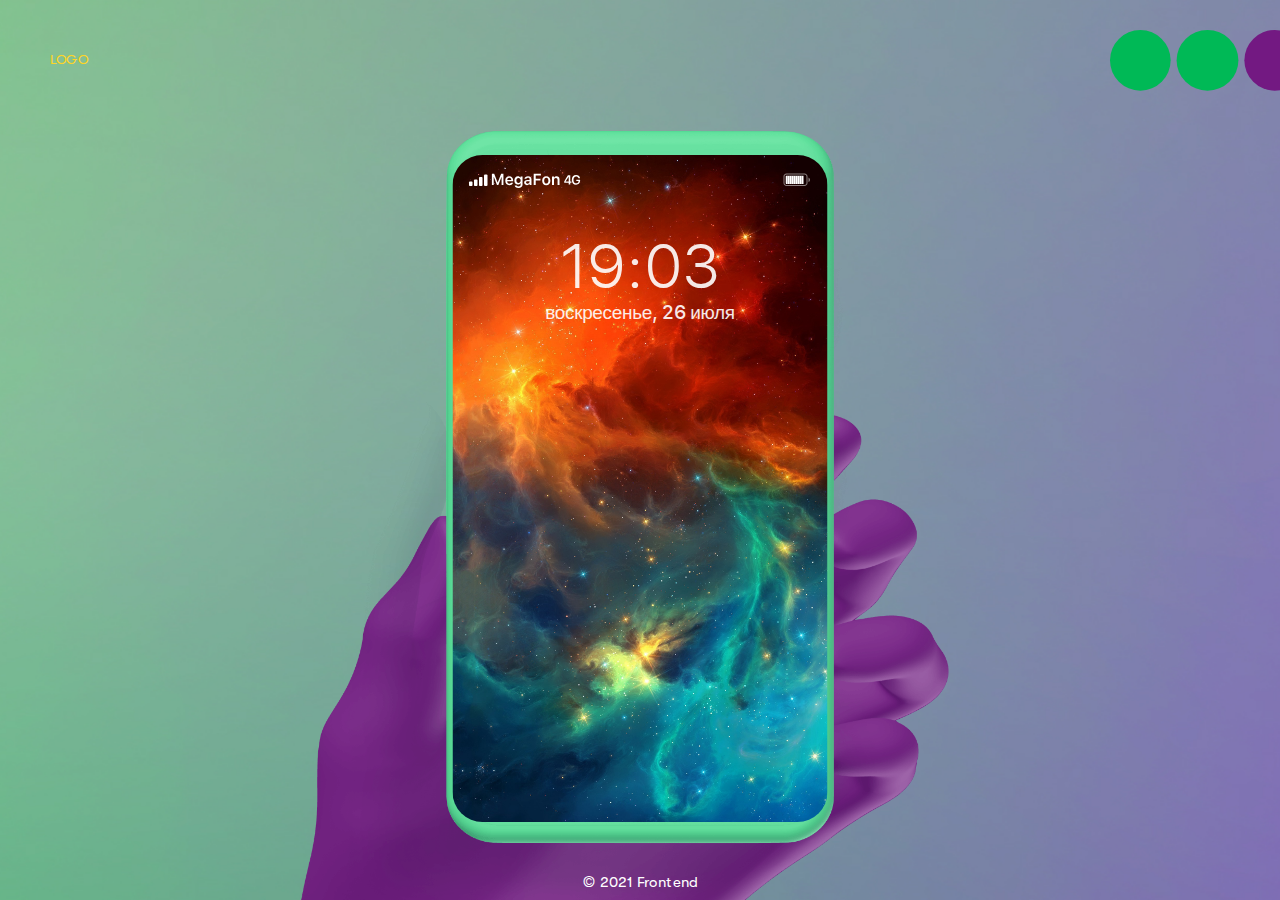
==== index.html @ 2fae3eec "Add files via upload" ====
<!DOCTYPE html>
<html lang="ru">
<head>
  <meta charset="UTF-8">
  <meta http-equiv="X-UA-Compatible" content="IE=edge">
  <title>Помоги спецагенту</title>
  <link rel="shortcut icon" href="/static/img/favicon.png" type="image/x-icon">
  <meta name="title" content="Помоги спецагенту">
  <meta name="description" content=" Я спасаю спецагента Брюса вместе с Первым семейным тарифом.">
  <link rel="image_src" href="https://agent.megafon.ru/static/img/share-img.jpg">

  <meta property="og:title" content="Помоги спецагенту">
  <meta property="og:url" content="https://agent.megafon.ru/">
  <meta property="og:description" content="Я спасаю спецагента Брюса вместе с Первым семейным тарифом.">
  <meta property="og:type" content="website">
  <meta property="og:site_name" content="Помоги спецагенту">
  <meta property="og:image" content="https://agent.megafon.ru/static/img/share-img.jpg">
  <meta property="og:image:width" content="1200">
  <meta property="og:image:height" content="630">
  <meta property="fb:app_id" content="">

  <meta name="twitter:card" content="https://agent.megafon.ru/static/img/share-img.jpg">
  <meta name="twitter:image" content="https://agent.megafon.ru/static/img/share-img.jpg">

  <meta name="mrc__share_title" content="Помоги спецагенту">
  <meta name="mrc__share_description" content=" Я спасаю спецагента Брюса вместе с Первым семейным тарифом.">

  <meta name="format-detection" content="telephone=no">
  <meta name="viewport" content="width=device-width,initial-scale=1,maximum-scale=1,user-scalable=0,minimal-ui">

    <!-- Global site tag (gtag.js) - Google Analytics -->
    <script async src="https://www.googletagmanager.com/gtag/js?id=G-EWQ5YBLHWK"></script>
    <script>
        window.dataLayer = window.dataLayer || [];
        function gtag(){dataLayer.push(arguments);}
        gtag('js', new Date());

        gtag('config', 'G-EWQ5YBLHWK', {
                send_page_view: true,
                page_title: 'homepage',
                page_path: '/'
        });
    </script>
    <!-- Yandex.Metrika counter -->
    <script type="text/javascript">
        (function(m,e,t,r,i,k,a){m[i]=m[i]||function(){(m[i].a=m[i].a||[]).push(arguments)};
            m[i].l=1*new Date();k=e.createElement(t),a=e.getElementsByTagName(t)[0],k.async=1,k.src=r,a.parentNode.insertBefore(k,a)})
        (window, document, "script", "https://mc.yandex.ru/metrika/tag.js", "ym");

        ym(84995053, "init", {
            clickmap:true,
            trackLinks:true,
            accurateTrackBounce:true
        });
    </script>
    <noscript><div><img src="https://mc.yandex.ru/watch/84995053" style="position:absolute; left:-9999px;" alt=""></div></noscript>
    <!-- /Yandex.Metrika counter -->

<link href="css/bundle39d44e67.css" rel="stylesheet"></head>
<body>

<div id="app" class="app app--home">
    <header class="header" role="banner">
    <a href="/" class="header__logo">
        LOGO
    </a>
    <img class="header__dec" src="/static/img/logo2.svg" alt="">
</header>

    <div class="app-wrapper">
        <div class="app-content">

            

<main class="main" role="main">
    <section class="main-page">
        <div class="main-page__wrapper">
            <div class="main-page__holder">
                <div class="main-page__top">
                    <div class="main-page__header">
                        <img class="main-page__header-img" src="/static/img/status-bar.svg" alt="">
                    </div>
                    <div class="main-page__datetime text-accent">
                        <span class="main-page__datetime-time main-page__datetime-text">9:41</span>
                        <span class="main-page__datetime-date main-page__datetime-text">Среда, 11 августа</span>
                    </div>
                </div>
                <div class="main-page__bottom">
                    <div class="main-page__messages">
                        <div class="main-page__message">
                            <div class="main-page__message-header">
                                <div class="main-page__message-title">
                                    <svg width="24" height="24" viewBox="0 0 24 24" fill="none" xmlns="http://www.w3.org/2000/svg">
                                        <path d="M18.5 18.5642V20.499C18.5 20.5979 18.4707 20.6946 18.4157 20.7768C18.3608 20.859 18.2827 20.9231 18.1913 20.9609C18.1 20.9988 17.9995 21.0087 17.9025 20.9894C17.8055 20.9701 17.7164 20.9225 17.6465 20.8526L15.3581 18.5642" stroke="white" stroke-width="1.5" stroke-linecap="round" stroke-linejoin="round"/>
                                        <path d="M18 9.5H18.5035C19.1656 9.5 19.8006 9.76302 20.2688 10.2312C20.737 10.6994 21 11.3344 21 11.9965V16.0678C21 16.7299 20.737 17.3648 20.2688 17.833C19.8006 18.3012 19.1656 18.5642 18.5035 18.5642" stroke="white" stroke-width="1.5" stroke-linecap="round" stroke-linejoin="round"/>
                                        <path d="M15.3616 18.5642H12.4965C11.8344 18.5642 11.1994 18.3012 10.7312 17.833C10.263 17.3648 10 16.7299 10 16.0678V15" stroke="white" stroke-width="1.5" stroke-linecap="round" stroke-linejoin="round"/>
                                        <path d="M8.70605 12L6.35355 14.3526C6.28362 14.4225 6.19453 14.4701 6.09754 14.4894C6.00055 14.5087 5.90001 14.4988 5.80865 14.4609C5.71729 14.4231 5.6392 14.359 5.58426 14.2768C5.52932 14.1946 5.5 14.0979 5.5 13.999V12H5.49646C5.16862 12 4.84399 11.9354 4.5411 11.81C4.23822 11.6845 3.96301 11.5006 3.73119 11.2688C3.49937 11.037 3.31548 10.7618 3.19003 10.4589C3.06457 10.156 3 9.83136 3 9.50352V5.49646C3 4.83436 3.26302 4.19937 3.7312 3.7312C4.19937 3.26302 4.83436 3 5.49646 3H12.5035C13.1656 3 13.8006 3.26302 14.2688 3.7312C14.737 4.19937 15 4.83436 15 5.49646V9.50352C15 9.83136 14.9354 10.156 14.81 10.4589C14.6845 10.7618 14.5006 11.037 14.2688 11.2688C14.037 11.5006 13.7618 11.6845 13.4589 11.81C13.156 11.9354 12.8314 12 12.5035 12H8.70605Z" stroke="white" stroke-width="1.5" stroke-linecap="round" stroke-linejoin="round"/>
                                    </svg>
                                    <span>Сообщение</span>
                                </div>
                                <span class="main-page__message-time">
                                сейчас
                            </span>
                            </div>
                            <p class="main-page__message-text">
                                Входящее сообщение от&nbsp;<span class="text-bold">Брюса Уиллиса</span>
                            </p>
                            <p class="main-page__message-text">
                                User, я на яхте в заложниках.&nbsp;Помоги!...
                            </p>

                        </div>
                        <div class="main-page__message"></div>
                        <div class="main-page__message"></div>
                    </div>
                    <button type="button" class="btn-default main-page__btn btn-read">
                        <span class="btn-default__text">Читать</span>
                    </button>
                </div>
                <div class="main-page__dark-overlay"></div>
                <div class="main-page__chat">
                    <div class="main-page__chat-notification">
                        <div class="main-page__chat-notification-head">
                            <div class="main-page__chat-notification-who">
                                <div class="main-page__chat-notification-avatar">
                                    <svg width="15" height="15" viewBox="0 0 15 15" fill="none" xmlns="http://www.w3.org/2000/svg">
                                        <path fill-rule="evenodd" clip-rule="evenodd" d="M7.28662 1.89158e-05C5.46708 -0.00416563 3.71215 0.686066 2.36839 1.9344C1.02463 3.18274 0.189733 4.89843 0.0285845 6.74264C-0.132564 8.58686 0.391748 10.4255 1.49798 11.8955C2.60421 13.3655 4.21193 14.36 6.00364 14.6826V8.15505C6.00364 8.0819 6.0178 8.00947 6.04531 7.94189C6.07282 7.87431 6.11314 7.81291 6.16397 7.76118C6.21481 7.70946 6.27515 7.66843 6.34156 7.64044C6.40798 7.61244 6.47916 7.59804 6.55104 7.59804H7.51755C7.52429 7.59804 7.53096 7.59669 7.53719 7.59406C7.54342 7.59144 7.54907 7.58759 7.55384 7.58274C7.5586 7.57789 7.56238 7.57214 7.56496 7.5658C7.56754 7.55946 7.56887 7.55267 7.56887 7.54582V1.89158e-05H7.28662ZM5.89245 6.34911C5.72329 6.34911 5.55792 6.29806 5.41727 6.20243C5.27661 6.1068 5.16698 5.97087 5.10225 5.81184C5.03751 5.6528 5.02057 5.47781 5.05357 5.30898C5.08658 5.14015 5.16804 4.98507 5.28765 4.86335C5.40727 4.74164 5.55968 4.65874 5.72559 4.62516C5.8915 4.59158 6.06348 4.60882 6.21977 4.67469C6.37606 4.74056 6.50964 4.85212 6.60362 4.99524C6.6976 5.13837 6.74777 5.30664 6.74777 5.47877C6.74777 5.7096 6.65765 5.93097 6.49725 6.09419C6.33685 6.25741 6.1193 6.34911 5.89245 6.34911Z" fill="#00B956"/>
                                        <path fill-rule="evenodd" clip-rule="evenodd" d="M8.4188 0.0909119V7.92392C8.41937 7.99686 8.40573 8.0692 8.37869 8.13675C8.35165 8.20431 8.31173 8.26575 8.26124 8.31753C8.21075 8.36931 8.15069 8.41041 8.08451 8.43845C8.01834 8.4665 7.94736 8.48094 7.87568 8.48093H6.9049C6.89816 8.48093 6.89148 8.48228 6.88526 8.48491C6.87903 8.48753 6.87337 8.49138 6.86861 8.49623C6.86384 8.50108 6.86006 8.50683 6.85748 8.51317C6.8549 8.51951 6.85358 8.5263 6.85358 8.53315V14.7952C6.99898 14.7952 7.14438 14.7952 7.28123 14.7952C9.11035 14.7948 10.8721 14.0928 12.2151 12.8293C13.5582 11.5657 14.3838 9.83344 14.5273 7.97794C14.6709 6.12244 14.1218 4.28006 12.9896 2.81823C11.8574 1.3564 10.2253 0.382559 8.4188 0.0909119ZM8.37604 11.2007C8.22373 11.2007 8.07491 11.1544 7.9486 11.0678C7.8223 10.9812 7.72424 10.8582 7.66699 10.7146C7.60973 10.571 7.59587 10.4133 7.62718 10.2616C7.65849 10.11 7.73355 9.97125 7.84276 9.86323C7.95197 9.75521 8.09036 9.68279 8.24023 9.65524C8.39011 9.62769 8.54465 9.64625 8.6841 9.70856C8.82355 9.77086 8.94157 9.87408 9.02305 10.005C9.10454 10.1359 9.1458 10.2886 9.14154 10.4435C9.14154 10.6501 9.06089 10.8483 8.91733 10.9943C8.77377 11.1404 8.57906 11.2225 8.37604 11.2225V11.2007ZM10.4031 11.2007C10.2508 11.2007 10.102 11.1544 9.9757 11.0678C9.84939 10.9812 9.75134 10.8582 9.69408 10.7146C9.63682 10.571 9.62296 10.4133 9.65427 10.2616C9.68559 10.11 9.76065 9.97125 9.86985 9.86323C9.97906 9.75521 10.1175 9.68279 10.2673 9.65524C10.4172 9.62769 10.5717 9.64625 10.7112 9.70856C10.8506 9.77086 10.9687 9.87408 11.0501 10.005C11.1316 10.1359 11.1729 10.2886 11.1686 10.4435C11.1675 10.6498 11.0865 10.8472 10.9432 10.9931C10.7999 11.1389 10.6058 11.2213 10.4031 11.2225V11.2007ZM12.4302 11.2007C12.2779 11.2007 12.1291 11.1544 12.0028 11.0678C11.8765 10.9812 11.7784 10.8582 11.7212 10.7146C11.6639 10.571 11.6501 10.4133 11.6814 10.2616C11.7127 10.11 11.7877 9.97125 11.8969 9.86323C12.0062 9.75521 12.1445 9.68279 12.2944 9.65524C12.4443 9.62769 12.5988 9.64625 12.7383 9.70856C12.8777 9.77086 12.9958 9.87408 13.0772 10.005C13.1587 10.1359 13.2 10.2886 13.1957 10.4435C13.189 10.6482 13.1038 10.8421 12.9583 10.9837C12.8128 11.1252 12.6187 11.2031 12.4174 11.2007H12.4302Z" fill="#00B956"/>
                                    </svg>
                                </div>
                                <span class="main-page__chat-notification-name">
                                    Сообщение от
                                    <span>LOGO</span>
                                </span>
                            </div>
                            <span class="main-page__chat-notification-time">сейчас</span>
                        </div>
                        <div class="main-page__chat-notification-text">
                            <p>
                                But I must explain to you how all this mistaken idea of denouncing pleasure and praising pain was born and I will give you a complete account of the system.
                            </p>
                        </div>
                    </div>
                    <div class="main-page__chat-head">
                        <svg width="9" height="14" viewBox="0 0 9 14" fill="none" xmlns="http://www.w3.org/2000/svg">
                            <path opacity="0.6" fill-rule="evenodd" clip-rule="evenodd" d="M7.82631 13.6943C8.23671 13.2867 8.23671 12.6259 7.82631 12.2183L2.57177 6.99999L7.82629 1.78165C8.2367 1.37408 8.2367 0.713262 7.82629 0.305684C7.41589 -0.101894 6.75049 -0.101896 6.34009 0.305683L0.395267 6.20956C0.176588 6.42674 0.0744296 6.71581 0.0887909 7.00016C0.0745202 7.2844 0.176684 7.57334 0.395282 7.79043L6.3401 13.6943C6.7505 14.1019 7.4159 14.1019 7.82631 13.6943Z" fill="#CECECE"/>
                        </svg>
                        <div class="main-page__chat-who">
                            <p class="text-bold">Брюс Уиллис</p>
                            <span>сейчас онлайн</span>
                        </div>
                        <div class="main-page__chat-who-avatar">
                            <img src="/static/img/avatar.png" alt="">
                        </div>
                    </div>
                    <div class="main-page__chat-wrap">
                        <div class="main-page__chat-box">
                            <div class="main-page__chat-messages">
                                <div id="chat_message_1" class="main-page__chat-message main-page__chat-message--from">
                                    <div class="main-page__chat-message-text">
                                        <p>
                                            Я на яхте в заложниках. Кончились деньги, на подмогу могу вызвать только тебя.
                                            <br>
                                            Координаты: 25.0000° N, 71.0000°&nbsp;W
                                        </p>
                                    </div>
                                    <div class="main-page__chat-message-avatar">
                                        <img src="/static/img/1.jpg" alt="">
                                    </div>
                                </div>
                                <div id="chat_message_2" class="main-page__chat-message">
                                    <div class="main-page__chat-message-text">
                                        <p>
                                            Выехал, жди, брат!
                                        </p>
                                    </div>
                                    <div class="main-page__chat-message-avatar">
                                        <img src="/static/img/2.jpg" alt="">
                                    </div>
                                </div>
                            </div>
                        </div>
                        <button disabled="disabled" class="btn-default main-page__chat-btn btn-ride" type="button">
                            <span class="btn-default__text">
                                Выезжаю на помощь
                            </span>
                        </button>
                    </div>
                </div>
            </div>
        </div>
    </section>
</main>


        </div>
    </div>
    <footer class="footer" role="contentinfo">
    <p class="footer__text">
        © 2021 Frontend
    </p>
</footer>

</div>
<script src="js/app.39d44e67.js"></script></body>
</html>
---- css/bundle39d44e67.css ----
@font-face{font-family:"PressStart2P";font-weight:normal;font-style:normal;font-display:swap;src:url("/static/fonts/PressStart2P/PressStart2P-Regular.eot");src:url("/static/fonts/PressStart2P/PressStart2P-Regular.eot?#iefix") format("embedded-opentype"),url("/static/fonts/PressStart2P/PressStart2P-Regular.woff") format("woff"),url("/static/fonts/PressStart2P/PressStart2P-Regular.ttf") format("truetype")}@font-face{font-family:"SFProText";font-weight:300;font-style:normal;font-display:swap;src:url("/static/fonts/SFPro/SFProText-Light.eot");src:url("/static/fonts/SFPro/SFProText-Light.eot?#iefix") format("embedded-opentype"),url("/static/fonts/SFPro/SFProText-Light.woff") format("woff"),url("/static/fonts/SFPro/SFProText-Light.ttf") format("truetype")}@font-face{font-family:"SFProText";font-weight:normal;font-style:normal;font-display:swap;src:url("/static/fonts/SFPro/SFProText-Regular.eot");src:url("/static/fonts/SFPro/SFProText-Regular.eot?#iefix") format("embedded-opentype"),url("/static/fonts/SFPro/SFProText-Regular.woff") format("woff"),url("/static/fonts/SFPro/SFProText-Regular.ttf") format("truetype")}@font-face{font-family:"SFProText";font-weight:500;font-style:normal;font-display:swap;src:url("/static/fonts/SFPro/SFProText-Medium.eot");src:url("/static/fonts/SFPro/SFProText-Medium.eot?#iefix") format("embedded-opentype"),url("/static/fonts/SFPro/SFProText-Medium.woff") format("woff"),url("/static/fonts/SFPro/SFProText-Medium.ttf") format("truetype")}@font-face{font-family:"SFProText";font-weight:600;font-style:normal;font-display:swap;src:url("/static/fonts/SFPro/SFProText-Bold.eot");src:url("/static/fonts/SFPro/SFProText-Bold.eot?#iefix") format("embedded-opentype"),url("/static/fonts/SFPro/SFProText-Bold.woff") format("woff"),url("/static/fonts/SFPro/SFProText-Bold.ttf") format("truetype")}@font-face{font-family:"GTWalsheimPro";font-weight:300;font-style:normal;font-display:swap;src:url("/static/fonts/GTWalsheimPro/GTWalsheimPro-Light.eot");src:url("/static/fonts/GTWalsheimPro/GTWalsheimPro-Light.eot?#iefix") format("embedded-opentype"),url("/static/fonts/GTWalsheimPro/GTWalsheimPro-Light.woff") format("woff"),url("/static/fonts/GTWalsheimPro/GTWalsheimPro-Light.ttf") format("truetype")}@font-face{font-family:"GTWalsheimPro";font-weight:normal;font-style:normal;font-display:swap;src:url("/static/fonts/GTWalsheimPro/GTWalsheimPro-Regular.eot");src:url("/static/fonts/GTWalsheimPro/GTWalsheimPro-Regular.eot?#iefix") format("embedded-opentype"),url("/static/fonts/GTWalsheimPro/GTWalsheimPro-Regular.woff") format("woff"),url("/static/fonts/GTWalsheimPro/GTWalsheimPro-Regular.ttf") format("truetype")}@font-face{font-family:"GTWalsheimPro";font-weight:500;font-style:normal;font-display:swap;src:url("/static/fonts/GTWalsheimPro/GTWalsheimPro-Medium.eot");src:url("/static/fonts/GTWalsheimPro/GTWalsheimPro-Medium.eot?#iefix") format("embedded-opentype"),url("/static/fonts/GTWalsheimPro/GTWalsheimPro-Medium.woff") format("woff"),url("/static/fonts/GTWalsheimPro/GTWalsheimPro-Medium.ttf") format("truetype")}@font-face{font-family:"GTWalsheimPro";font-weight:600;font-style:normal;font-display:swap;src:url("/static/fonts/GTWalsheimPro/GTWalsheimPro-Bold.eot");src:url("/static/fonts/GTWalsheimPro/GTWalsheimPro-Bold.eot?#iefix") format("embedded-opentype"),url("/static/fonts/GTWalsheimPro/GTWalsheimPro-Bold.woff") format("woff"),url("/static/fonts/GTWalsheimPro/GTWalsheimPro-Bold.ttf") format("truetype")}@font-face{font-family:"GTWalsheimPro";font-weight:800;font-style:normal;font-display:swap;src:url("/static/fonts/GTWalsheimPro/GTWalsheimPro-Black.eot");src:url("/static/fonts/GTWalsheimPro/GTWalsheimPro-Black.eot?#iefix") format("embedded-opentype"),url("/static/fonts/GTWalsheimPro/GTWalsheimPro-Black.woff") format("woff"),url("/static/fonts/GTWalsheimPro/GTWalsheimPro-Black.ttf") format("truetype")}@-webkit-keyframes animate-mouse-icon{0%{-webkit-transform:translate(30%, -30%);transform:translate(30%, -30%)}65%{-webkit-transform:translate(-30%, 30%);transform:translate(-30%, 30%)}100%{-webkit-transform:translate(30%, -30%);transform:translate(30%, -30%)}}@keyframes animate-mouse-icon{0%{-webkit-transform:translate(30%, -30%);transform:translate(30%, -30%)}65%{-webkit-transform:translate(-30%, 30%);transform:translate(-30%, 30%)}100%{-webkit-transform:translate(30%, -30%);transform:translate(30%, -30%)}}@-webkit-keyframes handle_pulse{0%{-webkit-transform:scale(0.25, 0.25);transform:scale(0.25, 0.25);opacity:0}10%{-webkit-transform:scale(0.7, 0.7);transform:scale(0.7, 0.7);opacity:1}40%{-webkit-transform:scale(1, 1);transform:scale(1, 1);opacity:0}100%{-webkit-transform:scale(1, 1);transform:scale(1, 1);opacity:0}}@keyframes handle_pulse{0%{-webkit-transform:scale(0.25, 0.25);transform:scale(0.25, 0.25);opacity:0}10%{-webkit-transform:scale(0.7, 0.7);transform:scale(0.7, 0.7);opacity:1}40%{-webkit-transform:scale(1, 1);transform:scale(1, 1);opacity:0}100%{-webkit-transform:scale(1, 1);transform:scale(1, 1);opacity:0}}@-webkit-keyframes rotate-image{0%{-webkit-transform:translate(-50%, -50%) rotate(0deg);transform:translate(-50%, -50%) rotate(0deg)}100%{-webkit-transform:translate(-50%, -50%) rotate(360deg);transform:translate(-50%, -50%) rotate(360deg)}}@keyframes rotate-image{0%{-webkit-transform:translate(-50%, -50%) rotate(0deg);transform:translate(-50%, -50%) rotate(0deg)}100%{-webkit-transform:translate(-50%, -50%) rotate(360deg);transform:translate(-50%, -50%) rotate(360deg)}}@-webkit-keyframes rotateThisClockwise{0%{-webkit-transform:rotate(360deg);transform:rotate(360deg)}100%{-webkit-transform:rotate(0);transform:rotate(0)}}@keyframes rotateThisClockwise{0%{-webkit-transform:rotate(360deg);transform:rotate(360deg)}100%{-webkit-transform:rotate(0);transform:rotate(0)}}@-webkit-keyframes animate-tap-icon{0%{-webkit-transform:translate(40%, 40%);transform:translate(40%, 40%)}65%{-webkit-transform:translate(-40%, -40%);transform:translate(-40%, -40%)}100%{-webkit-transform:translate(40%, 40%);transform:translate(40%, 40%)}}@keyframes animate-tap-icon{0%{-webkit-transform:translate(40%, 40%);transform:translate(40%, 40%)}65%{-webkit-transform:translate(-40%, -40%);transform:translate(-40%, -40%)}100%{-webkit-transform:translate(40%, 40%);transform:translate(40%, 40%)}}@-webkit-keyframes sdb07{0%{opacity:0}50%{opacity:1}100%{opacity:0}}@keyframes sdb07{0%{opacity:0}50%{opacity:1}100%{opacity:0}}@-webkit-keyframes bounce{from,to{-webkit-animation-timing-function:ease-out;animation-timing-function:ease-out;-webkit-transform:translate3d(0, 0, 0);transform:translate3d(0, 0, 0)}50%{-webkit-animation-timing-function:ease-out;animation-timing-function:ease-out;-webkit-transform:translate3d(0, 15px, 0);transform:translate3d(0, 15px, 0)}}@keyframes bounce{from,to{-webkit-animation-timing-function:ease-out;animation-timing-function:ease-out;-webkit-transform:translate3d(0, 0, 0);transform:translate3d(0, 0, 0)}50%{-webkit-animation-timing-function:ease-out;animation-timing-function:ease-out;-webkit-transform:translate3d(0, 15px, 0);transform:translate3d(0, 15px, 0)}}@-webkit-keyframes scroll{0%{-webkit-transform:translate(0, 0);transform:translate(0, 0)}100%{-webkit-transform:translate(-100%, 0);transform:translate(-100%, 0)}}@keyframes scroll{0%{-webkit-transform:translate(0, 0);transform:translate(0, 0)}100%{-webkit-transform:translate(-100%, 0);transform:translate(-100%, 0)}}.collapse-toggle-enter{-webkit-transform:scaleX(0.4);transform:scaleX(0.4)}.collapse-toggle-enter-to{-webkit-transform:scaleX(1);transform:scaleX(1)}.collapse-toggle-enter-active{-webkit-transition:all .15s ease;transition:all .15s ease}.collapse-toggle-leave{-webkit-transform:scaleX(1);transform:scaleX(1)}.collapse-toggle-leave-to{-webkit-transform:scaleX(0.4);transform:scaleX(0.4)}.collapse-toggle-leave-active{-webkit-transition:all .15s ease;transition:all .15s ease}.from-top-enter{margin-top:-9.375em}.from-top-enter-to{margin-top:0}.from-top-enter-active{-webkit-transition:all .2s linear;transition:all .2s linear}.from-top-leave{margin-top:0}.from-top-leave-to{margin-top:-9.375em}.from-top-leave-active{-webkit-transition:all .2s linear;transition:all .2s linear}.from-bottom-enter{-webkit-transform:translateY(100%);transform:translateY(100%)}.from-bottom-enter-to{-webkit-transform:translateY(0);transform:translateY(0)}.from-bottom-enter-active{-webkit-transition:all .3s linear;transition:all .3s linear}.from-bottom-leave{-webkit-transform:translateY(0);transform:translateY(0)}.from-bottom-leave-to{-webkit-transform:translateY(100%);transform:translateY(100%)}.from-bottom-leave-active{-webkit-transition:-webkit-transform .3s linear;transition:-webkit-transform .3s linear;transition:transform .3s linear;transition:transform .3s linear, -webkit-transform .3s linear}.modal-enter{-webkit-transform:translateY(100%);transform:translateY(100%)}.modal-enter-to{-webkit-transform:translateY(0);transform:translateY(0)}.modal-enter-active{-webkit-transition:all 300ms cubic-bezier(0.42, 0, 1, 1);transition:all 300ms cubic-bezier(0.42, 0, 1, 1)}.modal-leave{-webkit-transform:translateY(0);transform:translateY(0)}.modal-leave-to{-webkit-transform:translateY(100%);transform:translateY(100%)}.modal-leave-active{-webkit-transition:all 300ms cubic-bezier(0.215, 0.61, 0.355, 1);transition:all 300ms cubic-bezier(0.215, 0.61, 0.355, 1)}.center{text-align:center}.inline{display:inline-block}.h100{height:100%}.w100{width:100%}.oHidden{overflow:hidden}.uppercase{text-transform:uppercase}.mAuto{margin:auto}.tAlignR{text-align:right}.tAlignL{text-align:left}.center{text-align:center}.left{float:left}.right{float:right}.half{width:50%}.valign{position:relative;top:50%;transform:translateY(-50%);-webkit-transform:translateY(-50%);-ms-transform:translateY(-50%);-o-transform:translateY(-50%)}.vHidden{opacity:0;visibility:hidden}.fit-box{position:absolute;top:0;left:0;width:100%;height:100%}.center-box{position:absolute;top:50%;left:50%;-webkit-transform:translate3d(-50%, -50%, 0);transform:translate3d(-50%, -50%, 0)}.inherit-size{width:inherit;height:inherit}.bolder{font-weight:bolder}.heavy{font-weight:800}.bold{font-weight:bold}.s_bold{font-weight:600}.medium{font-weight:500}.light{font-weight:300}.italic{font-style:italic}.flex_center{display:-webkit-box;display:-ms-flexbox;display:flex;-webkit-box-align:center;-ms-flex-align:center;align-items:center;-webkit-box-pack:center;-ms-flex-pack:center;justify-content:center}.clearfix:before,.clearfix:after{content:"";display:table}.clearfix:after{clear:both}.clear:after,.row:after{content:'';clear:both;display:block;visibility:hidden;height:0}/*! normalize.css v8.0.1 | MIT License | github.com/necolas/normalize.css */html{line-height:1.15;-webkit-text-size-adjust:100%;-ms-text-size-adjust:100%;-moz-osx-font-smoothing:grayscale;-webkit-font-smoothing:antialiased}body{margin:0}main{display:block}h1{font-size:2em;margin:0.67em 0}pre{font-family:monospace, monospace;font-size:1em}a{background-color:transparent}abbr[title]{border-bottom:none;text-decoration:underline;-webkit-text-decoration:underline dotted;text-decoration:underline dotted}b,strong{font-weight:bolder}code,kbd,samp{font-family:monospace, monospace;font-size:1em}small{font-size:80%}sub,sup{font-size:75%;line-height:0;position:relative;vertical-align:baseline}sub{bottom:-0.25em}sup{top:-0.5em}img{border-style:none}svg:not(:root){overflow:hidden}code,kbd,pre,samp{font-family:monospace, monospace;font-size:1em}figure{margin:1em 40px}hr{-webkit-box-sizing:content-box;box-sizing:content-box;height:0;overflow:visible}button,input,optgroup,select,textarea{font-family:inherit;font-size:100%;line-height:1.15;margin:0}optgroup{font-weight:bold}button,input{overflow:visible}button,select{text-transform:none}button,[type="button"],[type="reset"],[type="submit"]{-webkit-appearance:button}button::-moz-focus-inner,[type="button"]::-moz-focus-inner,[type="reset"]::-moz-focus-inner,[type="submit"]::-moz-focus-inner{border-style:none;padding:0}button:-moz-focusring,[type="button"]:-moz-focusring,[type="reset"]:-moz-focusring,[type="submit"]:-moz-focusring{outline:1px dotted ButtonText}fieldset{padding:0.35em 0.75em 0.625em}legend{-webkit-box-sizing:border-box;box-sizing:border-box;color:inherit;display:table;max-width:100%;padding:0;white-space:normal}progress{vertical-align:baseline}textarea{overflow:auto}[type="checkbox"],[type="radio"]{-webkit-box-sizing:border-box;box-sizing:border-box;padding:0}[type="number"]::-webkit-inner-spin-button,[type="number"]::-webkit-outer-spin-button{height:auto}[type="search"]{-webkit-appearance:textfield;outline-offset:-2px}[type="search"]::-webkit-search-cancel-button,[type="search"]::-webkit-search-decoration{-webkit-appearance:none}::-webkit-input-placeholder{color:inherit;opacity:0.54}::-webkit-file-upload-button{-webkit-appearance:button;font:inherit}details{display:block}summary{display:list-item}template{display:none}[hidden]{display:none}html,body{font-family:"GTWalsheimPro",sans-serif;font-weight:400;position:relative;width:100%;height:100%;padding:0;margin:0;line-height:1.25;-webkit-overflow-scrolling:touch;background-color:#000}html.hidden,body.hidden{overflow:hidden}*{-webkit-box-sizing:border-box;box-sizing:border-box}*:active{-webkit-tap-highlight-color:rgba(255,255,255,0)}*:focus{outline:none !important}input,textarea{-webkit-appearance:none;-moz-appearance:none;appearance:none}input::-webkit-input-placeholder,textarea::-webkit-input-placeholder{color:#D0D3D4}input::-moz-placeholder,textarea::-moz-placeholder{color:#D0D3D4;opacity:1}input:-ms-input-placeholder,textarea:-ms-input-placeholder{color:#D0D3D4}input::-ms-input-placeholder,textarea::-ms-input-placeholder{color:#D0D3D4}input::-webkit-input-placeholder, textarea::-webkit-input-placeholder{color:#D0D3D4}input::-moz-placeholder, textarea::-moz-placeholder{color:#D0D3D4}input:-ms-input-placeholder, textarea:-ms-input-placeholder{color:#D0D3D4}input::-ms-input-placeholder, textarea::-ms-input-placeholder{color:#D0D3D4}input::placeholder,textarea::placeholder{color:#D0D3D4}input[type="text"]:focus::-webkit-input-placeholder{opacity:0}input[type="text"]:focus:-moz-placeholder{opacity:0}input[type="text"]:focus::-moz-placeholder{opacity:0}input[type="text"]:focus:-ms-input-placeholder{opacity:0}button{cursor:pointer}a{color:#ffd525;text-decoration:none}a:hover,a:active{color:#009B38}svg{width:100%;height:100%}menu{padding:0;margin:0}img{max-width:100%;max-height:100%}h1,h2,h3,h4,h5,h6{font-weight:400;line-height:1;margin:0}.title{font-weight:normal;margin:0}.title-lg{font-size:2.5em}.title-md{font-size:2.125em}.title-sm{font-size:1.5em}.title-xs{font-size:1.125em}.text{font-size:.9375em}.text-lg{font-size:20px}.text-md{font-size:1.125em}.text-sm{font-size:16px}.text-smp{font-size:15px;line-height:120%}.text-smm{font-size:.75em}.text-xs{font-size:.875em;line-height:1.4}.text-margin{margin-top:2.1em}.text-bold{font-weight:600}.text-extra{font-weight:800}.text-accent{font-family:"SFProText",sans-serif}.text-game{text-transform:uppercase;font-family:"PressStart2P",sans-serif;color:#fff;text-shadow:1px 3px 0px #69247e}.footer{position:absolute;bottom:2%;left:0;right:0;z-index:14;text-align:center;pointer-events:none}@media (min-width: 1024px){.footer{bottom:1%}}.footer__text{font-size:12px;line-height:120%;color:#FFFFFF;margin:0}@media (min-width: 1024px){.footer__text{font-size:15px}}.header{display:-webkit-box;display:-ms-flexbox;display:flex;-webkit-box-pack:justify;-ms-flex-pack:justify;justify-content:space-between;-webkit-box-align:center;-ms-flex-align:center;align-items:center;padding-top:30px;padding-left:50px;-webkit-user-select:none;-moz-user-select:none;-ms-user-select:none;user-select:none}.header__logo{width:163px}.header__logo-img{width:100%}.header__dec{width:170px}.app header{display:none}@media (min-width: 768px){.app{width:100%;height:100vh;background:url("/static/img/desktop-bg.jpg") center/cover no-repeat;position:relative;overflow:hidden}.app header{display:-webkit-box;display:-ms-flexbox;display:flex}}@media (min-width: 768px){.app-wrapper{position:absolute;bottom:78px;left:50%;-webkit-transform:translate(-50%, 200px) rotate(8.47deg);transform:translate(-50%, 200px) rotate(8.47deg)}.app-wrapper:before{position:absolute;left:-504px;display:block;content:'';height:800px;width:1000px;background:url("/static/img/hand.png") center bottom/100% no-repeat;bottom:-80px}}@media (min-width: 1024px) and (max-height: 789px){.app-wrapper{-webkit-transform:translate(-50%, 200px) rotate(8.47deg) scale(0.8);transform:translate(-50%, 200px) rotate(8.47deg) scale(0.8)}}@media (min-width: 768px){.app-wrapper--loaded{-webkit-transition:-webkit-transform .8s ease .5s;transition:-webkit-transform .8s ease .5s;transition:transform .8s ease .5s;transition:transform .8s ease .5s, -webkit-transform .8s ease .5s;-webkit-transform:translateX(-50%);transform:translateX(-50%)}}@media (min-width: 1024px) and (max-height: 789px){.app-wrapper--loaded{-webkit-transition:-webkit-transform .8s ease .5s;transition:-webkit-transform .8s ease .5s;transition:transform .8s ease .5s;transition:transform .8s ease .5s, -webkit-transform .8s ease .5s;-webkit-transform:translate(-50%, 85px) scale(0.8);transform:translate(-50%, 85px) scale(0.8)}}.app-content{max-width:428px;height:100vh;height:calc((var(--vh, 1vh) * 100));max-height:926px;margin:0 auto;position:relative;overflow:hidden}@media (min-width: 768px){.app-content{height:667px;width:375px;border-radius:30px;z-index:2}.app-content footer{display:none}}.btn-default{-webkit-appearance:none;border:none;height:52px;width:100%;display:-webkit-box;display:-ms-flexbox;display:flex;-webkit-box-align:center;-ms-flex-align:center;align-items:center;-webkit-box-pack:center;-ms-flex-pack:center;justify-content:center;text-align:center;background:#00B956;-webkit-transition:background .2s ease;transition:background .2s ease;-webkit-box-shadow:0px 8px 25px rgba(0,185,86,0.4);box-shadow:0px 8px 25px rgba(0,185,86,0.4);border-radius:30px}.btn-default:active{background:#009B38}@media (min-width: 1024px){.btn-default:hover{background:#009B38}}.btn-default__text{font-weight:800;color:#fff;font-size:16px;line-height:100%}.btn-default[disabled]{-webkit-transition:opacity .3s ease;transition:opacity .3s ease;opacity:0.4;pointer-events:none}.btn-share{-webkit-appearance:none;border:none;height:36px;width:113px;display:-webkit-box;display:-ms-flexbox;display:flex;-webkit-box-align:center;-ms-flex-align:center;align-items:center;-webkit-box-pack:start;-ms-flex-pack:start;justify-content:flex-start;text-align:center;background:#00B956;-webkit-transition:background .2s ease;transition:background .2s ease;border-radius:4px;padding:0 10px}.btn-share:active{background:#009B38}@media (min-width: 1024px){.btn-share:hover{background:#009B38}}.btn-share__text{color:#fff;font-size:15px;line-height:120%}.btn-share__ico{width:24px;min-width:24px;height:24px;margin-right:6px}.btn-text{-webkit-appearance:none;display:inline-block;border:none;background:none;font-size:15px;line-height:120%;color:#fff;text-decoration:underline;-webkit-transition:color .3s ease;transition:color .3s ease}.btn-text:hover,.btn-text:active{color:#009B38}.scooter-game{position:absolute;top:0;left:0;right:0;bottom:0}.scooter-game__score{position:absolute;top:36px;left:50%;-webkit-transform:translateX(-50%);transform:translateX(-50%);color:#FFFFFF;font-size:30px;text-shadow:2px 2px 0px #69247e;font-family:"PressStart2P",sans-serif}.scooter-game__lifes{display:-webkit-box;display:-ms-flexbox;display:flex;position:absolute;top:40px;right:16px}.scooter-game__lifes-item{width:21px;height:17px;margin-left:2px;background:url("/static/img/game/life-empty.png") center/100% no-repeat}.scooter-game__lifes-item--active{background:url("/static/img/game/life-filled.png") center/100% no-repeat}.scooter-game__game{width:100%;height:100%}.scooter-game canvas{width:100%;height:100%}.scooter-game__nav{position:absolute;top:0;left:0;width:100%;height:100%;display:-webkit-box;display:-ms-flexbox;display:flex;-webkit-box-align:center;-ms-flex-align:center;align-items:center;-webkit-box-pack:center;-ms-flex-pack:center;justify-content:center;-webkit-box-orient:vertical;-webkit-box-direction:normal;-ms-flex-direction:column;flex-direction:column;z-index:9999;-webkit-transition:opacity .3s ease, visibility .3s ease;transition:opacity .3s ease, visibility .3s ease;background:url("/static/img/game/start-bg.jpg") center/cover no-repeat}.scooter-game__btn{position:relative;z-index:2;-webkit-appearance:none;display:-webkit-box;display:-ms-flexbox;display:flex;-webkit-box-align:center;-ms-flex-align:center;align-items:center;-webkit-box-pack:center;-ms-flex-pack:center;justify-content:center;vertical-align:center;background:#FFFFFF;border:4px solid #6A247D;-webkit-box-sizing:border-box;box-sizing:border-box;-webkit-box-shadow:5px 5px 2px rgba(0,0,0,0.2);box-shadow:5px 5px 2px rgba(0,0,0,0.2);height:62px;width:166px;margin:10px 0;padding:0;-webkit-user-select:none;-moz-user-select:none;-ms-user-select:none;user-select:none}.scooter-game__btn:active{-webkit-transform:scale(0.9);transform:scale(0.9);-webkit-box-shadow:none;box-shadow:none}.scooter-game__btn-text{font-family:"PressStart2P",sans-serif;font-size:25px;color:#00B956;text-shadow:-3px -3px 0px #69247e}.scooter-game__btn-text--md{font-size:20px;text-shadow:-2px -2px 0px #69247e}.scooter-game__start{position:absolute;top:0;left:0;right:0;bottom:0;background:url("/static/img/game/start-bg.jpg") center/cover no-repeat;z-index:10;padding:16px}.scooter-game__start:before{position:absolute;z-index:0;display:block;content:'';top:0;left:0;right:0;bottom:0;background:rgba(0,0,0,0.5)}.scooter-game__start div,.scooter-game__start button{position:relative;z-index:2}.scooter-game__start-head{text-align:center;padding-top:83px}@media (max-height: 600px){.scooter-game__start-head{padding-top:30px}}.scooter-game__start-title{display:block;font-size:20px;margin-bottom:26px}@media (max-height: 600px){.scooter-game__start-title{margin-bottom:16px}}.scooter-game__start-timer{display:block;font-size:70px}.scooter-game__start-box{margin-top:31px;background:rgba(49,51,53,0.6);-webkit-backdrop-filter:blur(10px);backdrop-filter:blur(10px);border-radius:12px;padding:28px 16px 17px 16px;text-align:center;color:#fff;position:relative}.scooter-game__start-box p{margin:0}.scooter-game__start-ico{width:58px;height:58px;margin:0 auto;margin-top:20px;margin-bottom:12px}.scooter-game__start-ico svg{width:100%;height:100%}.scooter-game__start-aftershare{display:none;margin-top:20px}.scooter-game__start-tit{margin-bottom:12px}.scooter-game__start-health{width:114px;margin-top:8px}.scooter-game__start-health img{width:100%}.scooter-game__start-nohealth{width:182px;margin-top:10px;margin-bottom:14px}.scooter-game__start-nohealth img{width:100%}.scooter-game__start-shares{max-width:272px;margin:0 auto;margin-top:20px;margin-bottom:17px;display:-webkit-box;display:-ms-flexbox;display:flex;-webkit-box-pack:justify;-ms-flex-pack:justify;justify-content:space-between;-webkit-box-align:center;-ms-flex-align:center;align-items:center}.scooter-game__finish{position:absolute;top:0;left:0;right:0;bottom:0;background:url("/static/img/game/start-bg.jpg") center/cover no-repeat;z-index:10;padding:16px;-webkit-box-orient:vertical;-webkit-box-direction:normal;-ms-flex-direction:column;flex-direction:column;-webkit-box-align:center;-ms-flex-align:center;align-items:center;-webkit-box-pack:start;-ms-flex-pack:start;justify-content:flex-start;display:none}.scooter-game__finish .scooter-game__start-box{margin-top:0}.scooter-game__finish:before{position:absolute;z-index:0;display:block;content:'';top:0;left:0;right:0;bottom:0;background:rgba(0,0,0,0.5)}.scooter-game__finish div{position:relative;z-index:2}.scooter-game__finish-btn{position:relative;z-index:3;margin:25px 0;max-width:280px}@media (max-height: 600px){.scooter-game__finish-btn{margin:20px 0}}.scooter-game__restart{position:relative;z-index:3}.scooter-game__finish-closer{-webkit-appearance:none;padding:0;border:none;background:none;right:18px;top:18px;position:absolute;width:10px;height:10px;display:-webkit-box;display:-ms-flexbox;display:flex;-webkit-box-align:center;-ms-flex-align:center;align-items:center}.scooter-game__finish-closer svg{width:100%;height:100%}.scooter-game__finish-head{text-align:center;padding-top:83px;margin-bottom:25%}@media (max-height: 600px){.scooter-game__finish-head{padding-top:30px;margin-bottom:50px}}.scooter-game__win{position:absolute;top:0;left:0;right:0;bottom:0;background:url("/static/img/win-bg.jpg") center/cover no-repeat;padding:0 16px;display:-webkit-box;display:-ms-flexbox;display:flex;-webkit-box-orient:vertical;-webkit-box-direction:normal;-ms-flex-direction:column;flex-direction:column;-webkit-box-pack:justify;-ms-flex-pack:justify;justify-content:space-between;z-index:15;display:none}.scooter-game__win-head{position:absolute;top:0;left:0;right:0}.scooter-game__win-head img{width:100%}.scooter-game__win-text{padding-top:73px;text-align:center;max-width:343px;margin:0 auto;margin-bottom:60px;color:#fff}@media (max-height: 600px){.scooter-game__win-text{padding-top:30px;margin-bottom:20px}}.scooter-game__win-title{font-size:28px;margin-bottom:20px;margin-top:0}.scooter-game__video{width:100%;max-width:343px;height:207px;margin:0 auto;position:relative;-webkit-filter:drop-shadow(0px 4px 20px rgba(115,25,130,0.7));filter:drop-shadow(0px 4px 20px rgba(115,25,130,0.7))}.scooter-game__video-frame{width:100% !important;height:100% !important}.scooter-game__video-poster{position:absolute;top:0;left:0;right:0;bottom:0;z-index:10;background:url("/static/img/video-poster.jpg") center/cover no-repeat}.scooter-game__video-btn{-webkit-appearance:none;border:none;background:none;width:76px;height:76px;position:absolute;z-index:11;top:50%;left:50%;-webkit-transform:translate(-50%, -50%);transform:translate(-50%, -50%)}.scooter-game__video-btn img{width:100%;height:100%}.scooter-game__win-bottom{display:-webkit-box;display:-ms-flexbox;display:flex;-webkit-box-orient:vertical;-webkit-box-direction:normal;-ms-flex-direction:column;flex-direction:column;-webkit-box-align:center;-ms-flex-align:center;align-items:center;padding-bottom:30px}.scooter-game__win-btn{max-width:287px;margin:0 auto;margin-bottom:24px}.scooter-game__tap-rule{position:absolute;z-index:15;width:60px;height:50px;top:50%;left:50%;opacity:0;-webkit-transform:translate(-50%, -50%);transform:translate(-50%, -50%);pointer-events:none}.scooter-game__tap-rule svg{width:100%;height:100%}.scooter-game__horizontal{position:absolute;z-index:1000;top:0;left:0;right:0;bottom:0;background:url("/static/img/horiz.jpg") center/cover no-repeat;-webkit-box-align:center;-ms-flex-align:center;align-items:center;-webkit-box-pack:center;-ms-flex-pack:center;justify-content:center;display:none}.scooter-game__horizontal-block{padding:20px;display:-webkit-box;display:-ms-flexbox;display:flex;-webkit-box-align:center;-ms-flex-align:center;align-items:center;color:#fff;width:100%;max-width:346px;background:rgba(49,51,53,0.6);-webkit-backdrop-filter:blur(30px);backdrop-filter:blur(30px);border-radius:12px}.scooter-game__horizontal-ico{width:46px;height:46px;min-width:46px;margin-right:12px;-webkit-animation:1s ease infinite alternate deviceRotate;animation:1s ease infinite alternate deviceRotate}.scooter-game__horizontal-ico svg,.scooter-game__horizontal-ico img{width:100%;height:100%}@-webkit-keyframes deviceRotate{from{-webkit-transform:none;transform:none}to{-webkit-transform:rotate(47deg);transform:rotate(47deg)}}@keyframes deviceRotate{from{-webkit-transform:none;transform:none}to{-webkit-transform:rotate(47deg);transform:rotate(47deg)}}.main{height:100%}.main-page{width:100%;height:100%;max-height:100%;background:url("/static/img/main-bg.jpg") center/cover no-repeat}.main-page__header{width:100%}.main-page__header-img{width:100%}.main-page__wrapper{height:100%}.main-page__holder{display:-webkit-box;display:-ms-flexbox;display:flex;-webkit-box-orient:vertical;-webkit-box-direction:normal;-ms-flex-direction:column;flex-direction:column;-webkit-box-pack:justify;-ms-flex-pack:justify;justify-content:space-between;height:100%}.main-page__holder--active .main-page__dark-overlay{opacity:1;visibility:visible}.main-page__holder--active .main-page__chat{opacity:1;visibility:visible;-webkit-transform:none;transform:none}.main-page__datetime{width:250px;margin:0 auto;margin-top:20px;color:#fff;text-align:center}.main-page__datetime-text{display:block;line-height:120%;letter-spacing:-0.334117px;-webkit-font-feature-settings:'ss03' on;font-feature-settings:'ss03' on;opacity:0.9}.main-page__datetime-time{font-size:62px;font-weight:300}.main-page__datetime-date{font-size:19px;font-weight:500}.main-page__messages{padding:0 16px;position:relative;margin-bottom:34px}.main-page__message{width:100%;height:99px;background:#313335;-webkit-backdrop-filter:blur(30px);backdrop-filter:blur(30px);border-radius:12px;padding:15px 19px;overflow:hidden;position:relative;z-index:2;opacity:0;visibility:hidden;-webkit-transform:translateY(50px);transform:translateY(50px);-webkit-animation:0.5s cubic-bezier(0.69, 0.87, 0.29, 1.23) 1s 1 forwards messAppend;animation:0.5s cubic-bezier(0.69, 0.87, 0.29, 1.23) 1s 1 forwards messAppend}.main-page__message:nth-child(2){position:absolute;z-index:1;bottom:-8px;left:29px;right:29px;width:auto;background:rgba(49,51,53,0.4);-webkit-animation:.4s linear 1.1s 1 forwards messAppend;animation:.4s linear 1.1s 1 forwards messAppend}.main-page__message:nth-child(3){position:absolute;z-index:0;bottom:-15px;width:auto;left:39px;right:39px;background:rgba(49,51,53,0.57);-webkit-animation:.4s linear 1.2s 1 forwards messAppend;animation:.4s linear 1.2s 1 forwards messAppend}.main-page__message-header{width:100%;display:-webkit-box;display:-ms-flexbox;display:flex;-webkit-box-pack:justify;-ms-flex-pack:justify;justify-content:space-between;-webkit-box-align:center;-ms-flex-align:center;align-items:center;margin-bottom:8px}.main-page__message-title{display:-webkit-box;display:-ms-flexbox;display:flex;-webkit-box-align:center;-ms-flex-align:center;align-items:center}.main-page__message-title svg,.main-page__message-title img{width:24px;height:24px;margin-right:8px}.main-page__message-title span{font-size:15px;line-height:120%;color:#fff;mix-blend-mode:normal;opacity:0.6}@media (max-width: 374px){.main-page__message-title span{font-size:12px}}.main-page__message-time{font-size:12px;line-height:120%;color:#fff;mix-blend-mode:normal;opacity:0.6}.main-page__message-text{font-size:15px;line-height:120%;color:#FFFFFF;margin:0}@media (max-width: 374px){.main-page__message-text{font-size:12px}}.main-page__bottom{margin-bottom:117px}.main-page__btn{max-width:275px;margin:0 auto;opacity:0;visibility:hidden;-webkit-transform:translateY(50px);transform:translateY(50px);-webkit-animation:0.5s cubic-bezier(0.69, 0.87, 0.29, 1.23) 2s 1 forwards messAppend;animation:0.5s cubic-bezier(0.69, 0.87, 0.29, 1.23) 2s 1 forwards messAppend}.main-page__dark-overlay{position:absolute;top:0;left:0;right:0;bottom:0;background:rgba(0,0,0,0.5);-webkit-backdrop-filter:blur(10px);backdrop-filter:blur(10px);opacity:0;visibility:hidden;z-index:3;-webkit-transition:opacity .3s ease;transition:opacity .3s ease}.main-page__chat{position:absolute;top:0;left:0;right:0;bottom:0;background:#D9D9DE;z-index:5;padding:20px 16px;display:-webkit-box;display:-ms-flexbox;display:flex;-webkit-box-orient:vertical;-webkit-box-direction:normal;-ms-flex-direction:column;flex-direction:column;-webkit-box-pack:justify;-ms-flex-pack:justify;justify-content:space-between;-webkit-transition:opacity .6s ease .4s, -webkit-transform .6s ease .4s;transition:opacity .6s ease .4s, -webkit-transform .6s ease .4s;transition:transform .6s ease .4s, opacity .6s ease .4s;transition:transform .6s ease .4s, opacity .6s ease .4s, -webkit-transform .6s ease .4s;opacity:0;visibility:hidden;-webkit-transform:translateY(100%) scale(0.8);transform:translateY(100%) scale(0.8)}.main-page__chat-notification{position:absolute;z-index:2;top:12px;left:16px;right:16px;padding:12px 19px 15px;background:rgba(49,51,53,0.57);-webkit-backdrop-filter:blur(10px);backdrop-filter:blur(10px);border-radius:12px;opacity:0;-webkit-transform:translateY(-50px);transform:translateY(-50px)}@supports not ((-webkit-backdrop-filter: blur(10px)) or (backdrop-filter: blur(10px))){.main-page__chat-notification{background:rgba(49,51,53,0.9)}}.main-page__chat-notification-name{font-size:14px;line-height:120%;color:#D9D9DE}.main-page__chat-notification-name>span{color:#fff}.main-page__chat-notification-time{font-size:12px;line-height:120%;color:#fff;mix-blend-mode:normal;opacity:0.6}.main-page__chat-notification-who{display:-webkit-box;display:-ms-flexbox;display:flex;-webkit-box-align:center;-ms-flex-align:center;align-items:center}.main-page__chat-notification-text p{margin:0;color:#fff;font-size:15px;line-height:120%}.main-page__chat-notification-avatar{width:14px;height:14px;display:-webkit-box;display:-ms-flexbox;display:flex;-webkit-box-align:center;-ms-flex-align:center;align-items:center;margin-right:6px}.main-page__chat-notification-avatar svg,.main-page__chat-notification-avatar img{width:100%;height:100%}.main-page__chat-notification-head{display:-webkit-box;display:-ms-flexbox;display:flex;-webkit-box-pack:justify;-ms-flex-pack:justify;justify-content:space-between;-webkit-box-align:center;-ms-flex-align:center;align-items:center;margin-bottom:8px}.main-page__chat-who{text-align:center;position:relative;right:-15px}.main-page__chat-who p{margin:0;font-size:15px;line-height:120%}.main-page__chat-who span{font-size:12px;line-height:120%;opacity:0.6}.main-page__chat-who-avatar{width:40px;display:-webkit-box;display:-ms-flexbox;display:flex;-webkit-box-align:center;-ms-flex-align:center;align-items:center}.main-page__chat-who-avatar img{width:100%}.main-page__chat-head{display:-webkit-box;display:-ms-flexbox;display:flex;-webkit-box-align:center;-ms-flex-align:center;align-items:center;-webkit-box-pack:justify;-ms-flex-pack:justify;justify-content:space-between;padding:10px 12px;background:#E9E9E9;border-radius:6px}.main-page__chat-head svg{width:8px;height:14px;margin-left:5px}.main-page__chat-wrap{margin-bottom:30px}.main-page__chat-box{overflow:hidden;margin-bottom:24px}.main-page__chat-messages{-webkit-transform:translateY(100px);transform:translateY(100px)}.main-page__chat-message{display:-webkit-box;display:-ms-flexbox;display:flex;-webkit-box-align:end;-ms-flex-align:end;align-items:flex-end;position:relative;margin-top:24px;-webkit-box-pack:end;-ms-flex-pack:end;justify-content:flex-end;opacity:0;position:relative;z-index:2}.main-page__chat-message-text{padding:8px 16px;border-radius:16px;background:#E0D8FC;-webkit-filter:drop-shadow(0px 2px 4px rgba(50,50,71,0.06)) drop-shadow(0px 2px 4px rgba(50,50,71,0.06));filter:drop-shadow(0px 2px 4px rgba(50,50,71,0.06)) drop-shadow(0px 2px 4px rgba(50,50,71,0.06));position:relative}.main-page__chat-message-text:before{position:absolute;z-index:-1;content:'';width:23px;height:17px;bottom:0;right:-5px;background:url("/static/img/bubble-tail1.svg") center/100% no-repeat}.main-page__chat-message-text p{font-size:15px;line-height:120%;color:#313335;margin:0}.main-page__chat-message-avatar{width:40px;min-width:40px;height:40px;border-radius:50%;overflow:hidden;margin-left:4px}.main-page__chat-message-avatar img{width:100%;height:100%;-o-object-fit:cover;object-fit:cover}.main-page__chat-message--from{-webkit-box-pack:end;-ms-flex-pack:end;justify-content:flex-end;-webkit-box-orient:horizontal;-webkit-box-direction:reverse;-ms-flex-direction:row-reverse;flex-direction:row-reverse}.main-page__chat-message--from .main-page__chat-message-text{background:#E9E9E9;position:relative}.main-page__chat-message--from .main-page__chat-message-text:before{position:absolute;z-index:0;content:'';width:23px;height:17px;bottom:0;left:-5px;background:url("/static/img/bubble-tail2.svg") center/100% no-repeat}.main-page__chat-message--from .main-page__chat-message-avatar{margin:0;margin-right:9px}@-webkit-keyframes messAppend{0%{opacity:0;visibility:hidden;-webkit-transform:translateY(50px);transform:translateY(50px)}100%{opacity:1;visibility:visible;-webkit-transform:translateY(0);transform:translateY(0)}}@keyframes messAppend{0%{opacity:0;visibility:hidden;-webkit-transform:translateY(50px);transform:translateY(50px)}100%{opacity:1;visibility:visible;-webkit-transform:translateY(0);transform:translateY(0)}}
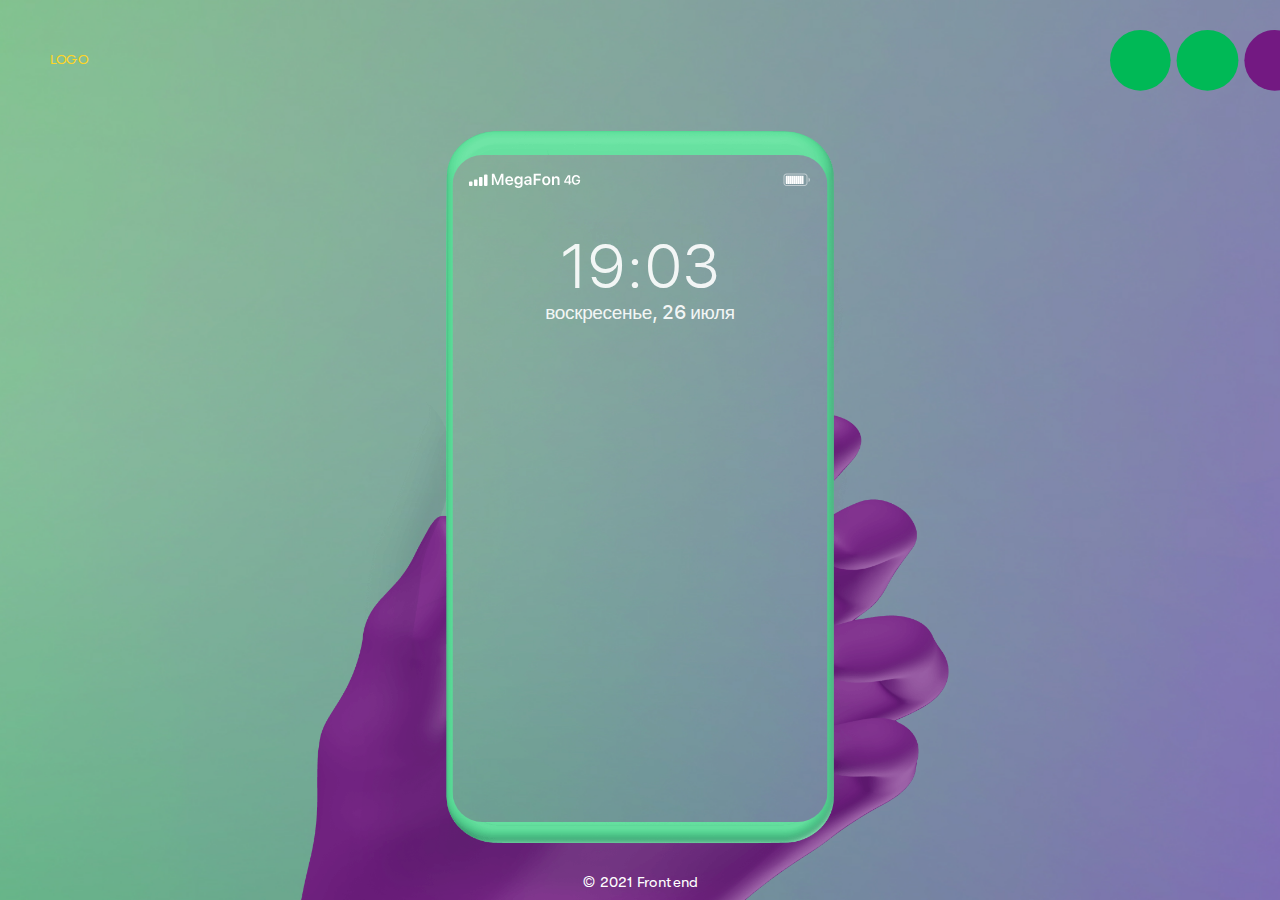
==== commit af677f4c: "fix" ====
--- a/index.html
+++ b/index.html
@@ -4,23 +4,17 @@
   <meta charset="UTF-8">
   <meta http-equiv="X-UA-Compatible" content="IE=edge">
   <title>Помоги спецагенту</title>
-  <link rel="shortcut icon" href="/static/img/favicon.png" type="image/x-icon">
+  <link rel="shortcut icon" href="static/img/favicon.png" type="image/x-icon">
   <meta name="title" content="Помоги спецагенту">
   <meta name="description" content=" Я спасаю спецагента Брюса вместе с Первым семейным тарифом.">
-  <link rel="image_src" href="https://agent.megafon.ru/static/img/share-img.jpg">
 
   <meta property="og:title" content="Помоги спецагенту">
-  <meta property="og:url" content="https://agent.megafon.ru/">
   <meta property="og:description" content="Я спасаю спецагента Брюса вместе с Первым семейным тарифом.">
   <meta property="og:type" content="website">
   <meta property="og:site_name" content="Помоги спецагенту">
-  <meta property="og:image" content="https://agent.megafon.ru/static/img/share-img.jpg">
   <meta property="og:image:width" content="1200">
   <meta property="og:image:height" content="630">
   <meta property="fb:app_id" content="">
-
-  <meta name="twitter:card" content="https://agent.megafon.ru/static/img/share-img.jpg">
-  <meta name="twitter:image" content="https://agent.megafon.ru/static/img/share-img.jpg">
 
   <meta name="mrc__share_title" content="Помоги спецагенту">
   <meta name="mrc__share_description" content=" Я спасаю спецагента Брюса вместе с Первым семейным тарифом.">
@@ -41,11 +35,10 @@
                 page_path: '/'
         });
     </script>
-    <!-- Yandex.Metrika counter -->
     <script type="text/javascript">
         (function(m,e,t,r,i,k,a){m[i]=m[i]||function(){(m[i].a=m[i].a||[]).push(arguments)};
             m[i].l=1*new Date();k=e.createElement(t),a=e.getElementsByTagName(t)[0],k.async=1,k.src=r,a.parentNode.insertBefore(k,a)})
-        (window, document, "script", "https://mc.yandex.ru/metrika/tag.js", "ym");
+        (window, document, "script", "", "ym");
 
         ym(84995053, "init", {
             clickmap:true,
@@ -53,8 +46,7 @@
             accurateTrackBounce:true
         });
     </script>
-    <noscript><div><img src="https://mc.yandex.ru/watch/84995053" style="position:absolute; left:-9999px;" alt=""></div></noscript>
-    <!-- /Yandex.Metrika counter -->
+    <noscript><div><img src="" style="position:absolute; left:-9999px;" alt=""></div></noscript>
 
 <link href="css/bundle39d44e67.css" rel="stylesheet"></head>
 <body>
@@ -64,13 +56,13 @@
     <a href="/" class="header__logo">
         LOGO
     </a>
-    <img class="header__dec" src="/static/img/logo2.svg" alt="">
+    <img class="header__dec" src="static/img/logo2.svg" alt="">
 </header>
 
     <div class="app-wrapper">
         <div class="app-content">
 
-            
+
 
 <main class="main" role="main">
     <section class="main-page">
@@ -78,7 +70,7 @@
             <div class="main-page__holder">
                 <div class="main-page__top">
                     <div class="main-page__header">
-                        <img class="main-page__header-img" src="/static/img/status-bar.svg" alt="">
+                        <img class="main-page__header-img" src="static/img/status-bar.svg" alt="">
                     </div>
                     <div class="main-page__datetime text-accent">
                         <span class="main-page__datetime-time main-page__datetime-text">9:41</span>
@@ -150,7 +142,7 @@
                             <span>сейчас онлайн</span>
                         </div>
                         <div class="main-page__chat-who-avatar">
-                            <img src="/static/img/avatar.png" alt="">
+                            <img src="static/img/avatar.png" alt="">
                         </div>
                     </div>
                     <div class="main-page__chat-wrap">
@@ -165,7 +157,7 @@
                                         </p>
                                     </div>
                                     <div class="main-page__chat-message-avatar">
-                                        <img src="/static/img/1.jpg" alt="">
+                                        <img src="static/img/1.jpg" alt="">
                                     </div>
                                 </div>
                                 <div id="chat_message_2" class="main-page__chat-message">
@@ -175,7 +167,7 @@
                                         </p>
                                     </div>
                                     <div class="main-page__chat-message-avatar">
-                                        <img src="/static/img/2.jpg" alt="">
+                                        <img src="static/img/2.jpg" alt="">
                                     </div>
                                 </div>
                             </div>
--- a/css/bundle39d44e67.css
+++ b/css/bundle39d44e67.css
@@ -1,2 +1,2 @@
-@font-face{font-family:"PressStart2P";font-weight:normal;font-style:normal;font-display:swap;src:url("/static/fonts/PressStart2P/PressStart2P-Regular.eot");src:url("/static/fonts/PressStart2P/PressStart2P-Regular.eot?#iefix") format("embedded-opentype"),url("/static/fonts/PressStart2P/PressStart2P-Regular.woff") format("woff"),url("/static/fonts/PressStart2P/PressStart2P-Regular.ttf") format("truetype")}@font-face{font-family:"SFProText";font-weight:300;font-style:normal;font-display:swap;src:url("/static/fonts/SFPro/SFProText-Light.eot");src:url("/static/fonts/SFPro/SFProText-Light.eot?#iefix") format("embedded-opentype"),url("/static/fonts/SFPro/SFProText-Light.woff") format("woff"),url("/static/fonts/SFPro/SFProText-Light.ttf") format("truetype")}@font-face{font-family:"SFProText";font-weight:normal;font-style:normal;font-display:swap;src:url("/static/fonts/SFPro/SFProText-Regular.eot");src:url("/static/fonts/SFPro/SFProText-Regular.eot?#iefix") format("embedded-opentype"),url("/static/fonts/SFPro/SFProText-Regular.woff") format("woff"),url("/static/fonts/SFPro/SFProText-Regular.ttf") format("truetype")}@font-face{font-family:"SFProText";font-weight:500;font-style:normal;font-display:swap;src:url("/static/fonts/SFPro/SFProText-Medium.eot");src:url("/static/fonts/SFPro/SFProText-Medium.eot?#iefix") format("embedded-opentype"),url("/static/fonts/SFPro/SFProText-Medium.woff") format("woff"),url("/static/fonts/SFPro/SFProText-Medium.ttf") format("truetype")}@font-face{font-family:"SFProText";font-weight:600;font-style:normal;font-display:swap;src:url("/static/fonts/SFPro/SFProText-Bold.eot");src:url("/static/fonts/SFPro/SFProText-Bold.eot?#iefix") format("embedded-opentype"),url("/static/fonts/SFPro/SFProText-Bold.woff") format("woff"),url("/static/fonts/SFPro/SFProText-Bold.ttf") format("truetype")}@font-face{font-family:"GTWalsheimPro";font-weight:300;font-style:normal;font-display:swap;src:url("/static/fonts/GTWalsheimPro/GTWalsheimPro-Light.eot");src:url("/static/fonts/GTWalsheimPro/GTWalsheimPro-Light.eot?#iefix") format("embedded-opentype"),url("/static/fonts/GTWalsheimPro/GTWalsheimPro-Light.woff") format("woff"),url("/static/fonts/GTWalsheimPro/GTWalsheimPro-Light.ttf") format("truetype")}@font-face{font-family:"GTWalsheimPro";font-weight:normal;font-style:normal;font-display:swap;src:url("/static/fonts/GTWalsheimPro/GTWalsheimPro-Regular.eot");src:url("/static/fonts/GTWalsheimPro/GTWalsheimPro-Regular.eot?#iefix") format("embedded-opentype"),url("/static/fonts/GTWalsheimPro/GTWalsheimPro-Regular.woff") format("woff"),url("/static/fonts/GTWalsheimPro/GTWalsheimPro-Regular.ttf") format("truetype")}@font-face{font-family:"GTWalsheimPro";font-weight:500;font-style:normal;font-display:swap;src:url("/static/fonts/GTWalsheimPro/GTWalsheimPro-Medium.eot");src:url("/static/fonts/GTWalsheimPro/GTWalsheimPro-Medium.eot?#iefix") format("embedded-opentype"),url("/static/fonts/GTWalsheimPro/GTWalsheimPro-Medium.woff") format("woff"),url("/static/fonts/GTWalsheimPro/GTWalsheimPro-Medium.ttf") format("truetype")}@font-face{font-family:"GTWalsheimPro";font-weight:600;font-style:normal;font-display:swap;src:url("/static/fonts/GTWalsheimPro/GTWalsheimPro-Bold.eot");src:url("/static/fonts/GTWalsheimPro/GTWalsheimPro-Bold.eot?#iefix") format("embedded-opentype"),url("/static/fonts/GTWalsheimPro/GTWalsheimPro-Bold.woff") format("woff"),url("/static/fonts/GTWalsheimPro/GTWalsheimPro-Bold.ttf") format("truetype")}@font-face{font-family:"GTWalsheimPro";font-weight:800;font-style:normal;font-display:swap;src:url("/static/fonts/GTWalsheimPro/GTWalsheimPro-Black.eot");src:url("/static/fonts/GTWalsheimPro/GTWalsheimPro-Black.eot?#iefix") format("embedded-opentype"),url("/static/fonts/GTWalsheimPro/GTWalsheimPro-Black.woff") format("woff"),url("/static/fonts/GTWalsheimPro/GTWalsheimPro-Black.ttf") format("truetype")}@-webkit-keyframes animate-mouse-icon{0%{-webkit-transform:translate(30%, -30%);transform:translate(30%, -30%)}65%{-webkit-transform:translate(-30%, 30%);transform:translate(-30%, 30%)}100%{-webkit-transform:translate(30%, -30%);transform:translate(30%, -30%)}}@keyframes animate-mouse-icon{0%{-webkit-transform:translate(30%, -30%);transform:translate(30%, -30%)}65%{-webkit-transform:translate(-30%, 30%);transform:translate(-30%, 30%)}100%{-webkit-transform:translate(30%, -30%);transform:translate(30%, -30%)}}@-webkit-keyframes handle_pulse{0%{-webkit-transform:scale(0.25, 0.25);transform:scale(0.25, 0.25);opacity:0}10%{-webkit-transform:scale(0.7, 0.7);transform:scale(0.7, 0.7);opacity:1}40%{-webkit-transform:scale(1, 1);transform:scale(1, 1);opacity:0}100%{-webkit-transform:scale(1, 1);transform:scale(1, 1);opacity:0}}@keyframes handle_pulse{0%{-webkit-transform:scale(0.25, 0.25);transform:scale(0.25, 0.25);opacity:0}10%{-webkit-transform:scale(0.7, 0.7);transform:scale(0.7, 0.7);opacity:1}40%{-webkit-transform:scale(1, 1);transform:scale(1, 1);opacity:0}100%{-webkit-transform:scale(1, 1);transform:scale(1, 1);opacity:0}}@-webkit-keyframes rotate-image{0%{-webkit-transform:translate(-50%, -50%) rotate(0deg);transform:translate(-50%, -50%) rotate(0deg)}100%{-webkit-transform:translate(-50%, -50%) rotate(360deg);transform:translate(-50%, -50%) rotate(360deg)}}@keyframes rotate-image{0%{-webkit-transform:translate(-50%, -50%) rotate(0deg);transform:translate(-50%, -50%) rotate(0deg)}100%{-webkit-transform:translate(-50%, -50%) rotate(360deg);transform:translate(-50%, -50%) rotate(360deg)}}@-webkit-keyframes rotateThisClockwise{0%{-webkit-transform:rotate(360deg);transform:rotate(360deg)}100%{-webkit-transform:rotate(0);transform:rotate(0)}}@keyframes rotateThisClockwise{0%{-webkit-transform:rotate(360deg);transform:rotate(360deg)}100%{-webkit-transform:rotate(0);transform:rotate(0)}}@-webkit-keyframes animate-tap-icon{0%{-webkit-transform:translate(40%, 40%);transform:translate(40%, 40%)}65%{-webkit-transform:translate(-40%, -40%);transform:translate(-40%, -40%)}100%{-webkit-transform:translate(40%, 40%);transform:translate(40%, 40%)}}@keyframes animate-tap-icon{0%{-webkit-transform:translate(40%, 40%);transform:translate(40%, 40%)}65%{-webkit-transform:translate(-40%, -40%);transform:translate(-40%, -40%)}100%{-webkit-transform:translate(40%, 40%);transform:translate(40%, 40%)}}@-webkit-keyframes sdb07{0%{opacity:0}50%{opacity:1}100%{opacity:0}}@keyframes sdb07{0%{opacity:0}50%{opacity:1}100%{opacity:0}}@-webkit-keyframes bounce{from,to{-webkit-animation-timing-function:ease-out;animation-timing-function:ease-out;-webkit-transform:translate3d(0, 0, 0);transform:translate3d(0, 0, 0)}50%{-webkit-animation-timing-function:ease-out;animation-timing-function:ease-out;-webkit-transform:translate3d(0, 15px, 0);transform:translate3d(0, 15px, 0)}}@keyframes bounce{from,to{-webkit-animation-timing-function:ease-out;animation-timing-function:ease-out;-webkit-transform:translate3d(0, 0, 0);transform:translate3d(0, 0, 0)}50%{-webkit-animation-timing-function:ease-out;animation-timing-function:ease-out;-webkit-transform:translate3d(0, 15px, 0);transform:translate3d(0, 15px, 0)}}@-webkit-keyframes scroll{0%{-webkit-transform:translate(0, 0);transform:translate(0, 0)}100%{-webkit-transform:translate(-100%, 0);transform:translate(-100%, 0)}}@keyframes scroll{0%{-webkit-transform:translate(0, 0);transform:translate(0, 0)}100%{-webkit-transform:translate(-100%, 0);transform:translate(-100%, 0)}}.collapse-toggle-enter{-webkit-transform:scaleX(0.4);transform:scaleX(0.4)}.collapse-toggle-enter-to{-webkit-transform:scaleX(1);transform:scaleX(1)}.collapse-toggle-enter-active{-webkit-transition:all .15s ease;transition:all .15s ease}.collapse-toggle-leave{-webkit-transform:scaleX(1);transform:scaleX(1)}.collapse-toggle-leave-to{-webkit-transform:scaleX(0.4);transform:scaleX(0.4)}.collapse-toggle-leave-active{-webkit-transition:all .15s ease;transition:all .15s ease}.from-top-enter{margin-top:-9.375em}.from-top-enter-to{margin-top:0}.from-top-enter-active{-webkit-transition:all .2s linear;transition:all .2s linear}.from-top-leave{margin-top:0}.from-top-leave-to{margin-top:-9.375em}.from-top-leave-active{-webkit-transition:all .2s linear;transition:all .2s linear}.from-bottom-enter{-webkit-transform:translateY(100%);transform:translateY(100%)}.from-bottom-enter-to{-webkit-transform:translateY(0);transform:translateY(0)}.from-bottom-enter-active{-webkit-transition:all .3s linear;transition:all .3s linear}.from-bottom-leave{-webkit-transform:translateY(0);transform:translateY(0)}.from-bottom-leave-to{-webkit-transform:translateY(100%);transform:translateY(100%)}.from-bottom-leave-active{-webkit-transition:-webkit-transform .3s linear;transition:-webkit-transform .3s linear;transition:transform .3s linear;transition:transform .3s linear, -webkit-transform .3s linear}.modal-enter{-webkit-transform:translateY(100%);transform:translateY(100%)}.modal-enter-to{-webkit-transform:translateY(0);transform:translateY(0)}.modal-enter-active{-webkit-transition:all 300ms cubic-bezier(0.42, 0, 1, 1);transition:all 300ms cubic-bezier(0.42, 0, 1, 1)}.modal-leave{-webkit-transform:translateY(0);transform:translateY(0)}.modal-leave-to{-webkit-transform:translateY(100%);transform:translateY(100%)}.modal-leave-active{-webkit-transition:all 300ms cubic-bezier(0.215, 0.61, 0.355, 1);transition:all 300ms cubic-bezier(0.215, 0.61, 0.355, 1)}.center{text-align:center}.inline{display:inline-block}.h100{height:100%}.w100{width:100%}.oHidden{overflow:hidden}.uppercase{text-transform:uppercase}.mAuto{margin:auto}.tAlignR{text-align:right}.tAlignL{text-align:left}.center{text-align:center}.left{float:left}.right{float:right}.half{width:50%}.valign{position:relative;top:50%;transform:translateY(-50%);-webkit-transform:translateY(-50%);-ms-transform:translateY(-50%);-o-transform:translateY(-50%)}.vHidden{opacity:0;visibility:hidden}.fit-box{position:absolute;top:0;left:0;width:100%;height:100%}.center-box{position:absolute;top:50%;left:50%;-webkit-transform:translate3d(-50%, -50%, 0);transform:translate3d(-50%, -50%, 0)}.inherit-size{width:inherit;height:inherit}.bolder{font-weight:bolder}.heavy{font-weight:800}.bold{font-weight:bold}.s_bold{font-weight:600}.medium{font-weight:500}.light{font-weight:300}.italic{font-style:italic}.flex_center{display:-webkit-box;display:-ms-flexbox;display:flex;-webkit-box-align:center;-ms-flex-align:center;align-items:center;-webkit-box-pack:center;-ms-flex-pack:center;justify-content:center}.clearfix:before,.clearfix:after{content:"";display:table}.clearfix:after{clear:both}.clear:after,.row:after{content:'';clear:both;display:block;visibility:hidden;height:0}/*! normalize.css v8.0.1 | MIT License | github.com/necolas/normalize.css */html{line-height:1.15;-webkit-text-size-adjust:100%;-ms-text-size-adjust:100%;-moz-osx-font-smoothing:grayscale;-webkit-font-smoothing:antialiased}body{margin:0}main{display:block}h1{font-size:2em;margin:0.67em 0}pre{font-family:monospace, monospace;font-size:1em}a{background-color:transparent}abbr[title]{border-bottom:none;text-decoration:underline;-webkit-text-decoration:underline dotted;text-decoration:underline dotted}b,strong{font-weight:bolder}code,kbd,samp{font-family:monospace, monospace;font-size:1em}small{font-size:80%}sub,sup{font-size:75%;line-height:0;position:relative;vertical-align:baseline}sub{bottom:-0.25em}sup{top:-0.5em}img{border-style:none}svg:not(:root){overflow:hidden}code,kbd,pre,samp{font-family:monospace, monospace;font-size:1em}figure{margin:1em 40px}hr{-webkit-box-sizing:content-box;box-sizing:content-box;height:0;overflow:visible}button,input,optgroup,select,textarea{font-family:inherit;font-size:100%;line-height:1.15;margin:0}optgroup{font-weight:bold}button,input{overflow:visible}button,select{text-transform:none}button,[type="button"],[type="reset"],[type="submit"]{-webkit-appearance:button}button::-moz-focus-inner,[type="button"]::-moz-focus-inner,[type="reset"]::-moz-focus-inner,[type="submit"]::-moz-focus-inner{border-style:none;padding:0}button:-moz-focusring,[type="button"]:-moz-focusring,[type="reset"]:-moz-focusring,[type="submit"]:-moz-focusring{outline:1px dotted ButtonText}fieldset{padding:0.35em 0.75em 0.625em}legend{-webkit-box-sizing:border-box;box-sizing:border-box;color:inherit;display:table;max-width:100%;padding:0;white-space:normal}progress{vertical-align:baseline}textarea{overflow:auto}[type="checkbox"],[type="radio"]{-webkit-box-sizing:border-box;box-sizing:border-box;padding:0}[type="number"]::-webkit-inner-spin-button,[type="number"]::-webkit-outer-spin-button{height:auto}[type="search"]{-webkit-appearance:textfield;outline-offset:-2px}[type="search"]::-webkit-search-cancel-button,[type="search"]::-webkit-search-decoration{-webkit-appearance:none}::-webkit-input-placeholder{color:inherit;opacity:0.54}::-webkit-file-upload-button{-webkit-appearance:button;font:inherit}details{display:block}summary{display:list-item}template{display:none}[hidden]{display:none}html,body{font-family:"GTWalsheimPro",sans-serif;font-weight:400;position:relative;width:100%;height:100%;padding:0;margin:0;line-height:1.25;-webkit-overflow-scrolling:touch;background-color:#000}html.hidden,body.hidden{overflow:hidden}*{-webkit-box-sizing:border-box;box-sizing:border-box}*:active{-webkit-tap-highlight-color:rgba(255,255,255,0)}*:focus{outline:none !important}input,textarea{-webkit-appearance:none;-moz-appearance:none;appearance:none}input::-webkit-input-placeholder,textarea::-webkit-input-placeholder{color:#D0D3D4}input::-moz-placeholder,textarea::-moz-placeholder{color:#D0D3D4;opacity:1}input:-ms-input-placeholder,textarea:-ms-input-placeholder{color:#D0D3D4}input::-ms-input-placeholder,textarea::-ms-input-placeholder{color:#D0D3D4}input::-webkit-input-placeholder, textarea::-webkit-input-placeholder{color:#D0D3D4}input::-moz-placeholder, textarea::-moz-placeholder{color:#D0D3D4}input:-ms-input-placeholder, textarea:-ms-input-placeholder{color:#D0D3D4}input::-ms-input-placeholder, textarea::-ms-input-placeholder{color:#D0D3D4}input::placeholder,textarea::placeholder{color:#D0D3D4}input[type="text"]:focus::-webkit-input-placeholder{opacity:0}input[type="text"]:focus:-moz-placeholder{opacity:0}input[type="text"]:focus::-moz-placeholder{opacity:0}input[type="text"]:focus:-ms-input-placeholder{opacity:0}button{cursor:pointer}a{color:#ffd525;text-decoration:none}a:hover,a:active{color:#009B38}svg{width:100%;height:100%}menu{padding:0;margin:0}img{max-width:100%;max-height:100%}h1,h2,h3,h4,h5,h6{font-weight:400;line-height:1;margin:0}.title{font-weight:normal;margin:0}.title-lg{font-size:2.5em}.title-md{font-size:2.125em}.title-sm{font-size:1.5em}.title-xs{font-size:1.125em}.text{font-size:.9375em}.text-lg{font-size:20px}.text-md{font-size:1.125em}.text-sm{font-size:16px}.text-smp{font-size:15px;line-height:120%}.text-smm{font-size:.75em}.text-xs{font-size:.875em;line-height:1.4}.text-margin{margin-top:2.1em}.text-bold{font-weight:600}.text-extra{font-weight:800}.text-accent{font-family:"SFProText",sans-serif}.text-game{text-transform:uppercase;font-family:"PressStart2P",sans-serif;color:#fff;text-shadow:1px 3px 0px #69247e}.footer{position:absolute;bottom:2%;left:0;right:0;z-index:14;text-align:center;pointer-events:none}@media (min-width: 1024px){.footer{bottom:1%}}.footer__text{font-size:12px;line-height:120%;color:#FFFFFF;margin:0}@media (min-width: 1024px){.footer__text{font-size:15px}}.header{display:-webkit-box;display:-ms-flexbox;display:flex;-webkit-box-pack:justify;-ms-flex-pack:justify;justify-content:space-between;-webkit-box-align:center;-ms-flex-align:center;align-items:center;padding-top:30px;padding-left:50px;-webkit-user-select:none;-moz-user-select:none;-ms-user-select:none;user-select:none}.header__logo{width:163px}.header__logo-img{width:100%}.header__dec{width:170px}.app header{display:none}@media (min-width: 768px){.app{width:100%;height:100vh;background:url("/static/img/desktop-bg.jpg") center/cover no-repeat;position:relative;overflow:hidden}.app header{display:-webkit-box;display:-ms-flexbox;display:flex}}@media (min-width: 768px){.app-wrapper{position:absolute;bottom:78px;left:50%;-webkit-transform:translate(-50%, 200px) rotate(8.47deg);transform:translate(-50%, 200px) rotate(8.47deg)}.app-wrapper:before{position:absolute;left:-504px;display:block;content:'';height:800px;width:1000px;background:url("/static/img/hand.png") center bottom/100% no-repeat;bottom:-80px}}@media (min-width: 1024px) and (max-height: 789px){.app-wrapper{-webkit-transform:translate(-50%, 200px) rotate(8.47deg) scale(0.8);transform:translate(-50%, 200px) rotate(8.47deg) scale(0.8)}}@media (min-width: 768px){.app-wrapper--loaded{-webkit-transition:-webkit-transform .8s ease .5s;transition:-webkit-transform .8s ease .5s;transition:transform .8s ease .5s;transition:transform .8s ease .5s, -webkit-transform .8s ease .5s;-webkit-transform:translateX(-50%);transform:translateX(-50%)}}@media (min-width: 1024px) and (max-height: 789px){.app-wrapper--loaded{-webkit-transition:-webkit-transform .8s ease .5s;transition:-webkit-transform .8s ease .5s;transition:transform .8s ease .5s;transition:transform .8s ease .5s, -webkit-transform .8s ease .5s;-webkit-transform:translate(-50%, 85px) scale(0.8);transform:translate(-50%, 85px) scale(0.8)}}.app-content{max-width:428px;height:100vh;height:calc((var(--vh, 1vh) * 100));max-height:926px;margin:0 auto;position:relative;overflow:hidden}@media (min-width: 768px){.app-content{height:667px;width:375px;border-radius:30px;z-index:2}.app-content footer{display:none}}.btn-default{-webkit-appearance:none;border:none;height:52px;width:100%;display:-webkit-box;display:-ms-flexbox;display:flex;-webkit-box-align:center;-ms-flex-align:center;align-items:center;-webkit-box-pack:center;-ms-flex-pack:center;justify-content:center;text-align:center;background:#00B956;-webkit-transition:background .2s ease;transition:background .2s ease;-webkit-box-shadow:0px 8px 25px rgba(0,185,86,0.4);box-shadow:0px 8px 25px rgba(0,185,86,0.4);border-radius:30px}.btn-default:active{background:#009B38}@media (min-width: 1024px){.btn-default:hover{background:#009B38}}.btn-default__text{font-weight:800;color:#fff;font-size:16px;line-height:100%}.btn-default[disabled]{-webkit-transition:opacity .3s ease;transition:opacity .3s ease;opacity:0.4;pointer-events:none}.btn-share{-webkit-appearance:none;border:none;height:36px;width:113px;display:-webkit-box;display:-ms-flexbox;display:flex;-webkit-box-align:center;-ms-flex-align:center;align-items:center;-webkit-box-pack:start;-ms-flex-pack:start;justify-content:flex-start;text-align:center;background:#00B956;-webkit-transition:background .2s ease;transition:background .2s ease;border-radius:4px;padding:0 10px}.btn-share:active{background:#009B38}@media (min-width: 1024px){.btn-share:hover{background:#009B38}}.btn-share__text{color:#fff;font-size:15px;line-height:120%}.btn-share__ico{width:24px;min-width:24px;height:24px;margin-right:6px}.btn-text{-webkit-appearance:none;display:inline-block;border:none;background:none;font-size:15px;line-height:120%;color:#fff;text-decoration:underline;-webkit-transition:color .3s ease;transition:color .3s ease}.btn-text:hover,.btn-text:active{color:#009B38}.scooter-game{position:absolute;top:0;left:0;right:0;bottom:0}.scooter-game__score{position:absolute;top:36px;left:50%;-webkit-transform:translateX(-50%);transform:translateX(-50%);color:#FFFFFF;font-size:30px;text-shadow:2px 2px 0px #69247e;font-family:"PressStart2P",sans-serif}.scooter-game__lifes{display:-webkit-box;display:-ms-flexbox;display:flex;position:absolute;top:40px;right:16px}.scooter-game__lifes-item{width:21px;height:17px;margin-left:2px;background:url("/static/img/game/life-empty.png") center/100% no-repeat}.scooter-game__lifes-item--active{background:url("/static/img/game/life-filled.png") center/100% no-repeat}.scooter-game__game{width:100%;height:100%}.scooter-game canvas{width:100%;height:100%}.scooter-game__nav{position:absolute;top:0;left:0;width:100%;height:100%;display:-webkit-box;display:-ms-flexbox;display:flex;-webkit-box-align:center;-ms-flex-align:center;align-items:center;-webkit-box-pack:center;-ms-flex-pack:center;justify-content:center;-webkit-box-orient:vertical;-webkit-box-direction:normal;-ms-flex-direction:column;flex-direction:column;z-index:9999;-webkit-transition:opacity .3s ease, visibility .3s ease;transition:opacity .3s ease, visibility .3s ease;background:url("/static/img/game/start-bg.jpg") center/cover no-repeat}.scooter-game__btn{position:relative;z-index:2;-webkit-appearance:none;display:-webkit-box;display:-ms-flexbox;display:flex;-webkit-box-align:center;-ms-flex-align:center;align-items:center;-webkit-box-pack:center;-ms-flex-pack:center;justify-content:center;vertical-align:center;background:#FFFFFF;border:4px solid #6A247D;-webkit-box-sizing:border-box;box-sizing:border-box;-webkit-box-shadow:5px 5px 2px rgba(0,0,0,0.2);box-shadow:5px 5px 2px rgba(0,0,0,0.2);height:62px;width:166px;margin:10px 0;padding:0;-webkit-user-select:none;-moz-user-select:none;-ms-user-select:none;user-select:none}.scooter-game__btn:active{-webkit-transform:scale(0.9);transform:scale(0.9);-webkit-box-shadow:none;box-shadow:none}.scooter-game__btn-text{font-family:"PressStart2P",sans-serif;font-size:25px;color:#00B956;text-shadow:-3px -3px 0px #69247e}.scooter-game__btn-text--md{font-size:20px;text-shadow:-2px -2px 0px #69247e}.scooter-game__start{position:absolute;top:0;left:0;right:0;bottom:0;background:url("/static/img/game/start-bg.jpg") center/cover no-repeat;z-index:10;padding:16px}.scooter-game__start:before{position:absolute;z-index:0;display:block;content:'';top:0;left:0;right:0;bottom:0;background:rgba(0,0,0,0.5)}.scooter-game__start div,.scooter-game__start button{position:relative;z-index:2}.scooter-game__start-head{text-align:center;padding-top:83px}@media (max-height: 600px){.scooter-game__start-head{padding-top:30px}}.scooter-game__start-title{display:block;font-size:20px;margin-bottom:26px}@media (max-height: 600px){.scooter-game__start-title{margin-bottom:16px}}.scooter-game__start-timer{display:block;font-size:70px}.scooter-game__start-box{margin-top:31px;background:rgba(49,51,53,0.6);-webkit-backdrop-filter:blur(10px);backdrop-filter:blur(10px);border-radius:12px;padding:28px 16px 17px 16px;text-align:center;color:#fff;position:relative}.scooter-game__start-box p{margin:0}.scooter-game__start-ico{width:58px;height:58px;margin:0 auto;margin-top:20px;margin-bottom:12px}.scooter-game__start-ico svg{width:100%;height:100%}.scooter-game__start-aftershare{display:none;margin-top:20px}.scooter-game__start-tit{margin-bottom:12px}.scooter-game__start-health{width:114px;margin-top:8px}.scooter-game__start-health img{width:100%}.scooter-game__start-nohealth{width:182px;margin-top:10px;margin-bottom:14px}.scooter-game__start-nohealth img{width:100%}.scooter-game__start-shares{max-width:272px;margin:0 auto;margin-top:20px;margin-bottom:17px;display:-webkit-box;display:-ms-flexbox;display:flex;-webkit-box-pack:justify;-ms-flex-pack:justify;justify-content:space-between;-webkit-box-align:center;-ms-flex-align:center;align-items:center}.scooter-game__finish{position:absolute;top:0;left:0;right:0;bottom:0;background:url("/static/img/game/start-bg.jpg") center/cover no-repeat;z-index:10;padding:16px;-webkit-box-orient:vertical;-webkit-box-direction:normal;-ms-flex-direction:column;flex-direction:column;-webkit-box-align:center;-ms-flex-align:center;align-items:center;-webkit-box-pack:start;-ms-flex-pack:start;justify-content:flex-start;display:none}.scooter-game__finish .scooter-game__start-box{margin-top:0}.scooter-game__finish:before{position:absolute;z-index:0;display:block;content:'';top:0;left:0;right:0;bottom:0;background:rgba(0,0,0,0.5)}.scooter-game__finish div{position:relative;z-index:2}.scooter-game__finish-btn{position:relative;z-index:3;margin:25px 0;max-width:280px}@media (max-height: 600px){.scooter-game__finish-btn{margin:20px 0}}.scooter-game__restart{position:relative;z-index:3}.scooter-game__finish-closer{-webkit-appearance:none;padding:0;border:none;background:none;right:18px;top:18px;position:absolute;width:10px;height:10px;display:-webkit-box;display:-ms-flexbox;display:flex;-webkit-box-align:center;-ms-flex-align:center;align-items:center}.scooter-game__finish-closer svg{width:100%;height:100%}.scooter-game__finish-head{text-align:center;padding-top:83px;margin-bottom:25%}@media (max-height: 600px){.scooter-game__finish-head{padding-top:30px;margin-bottom:50px}}.scooter-game__win{position:absolute;top:0;left:0;right:0;bottom:0;background:url("/static/img/win-bg.jpg") center/cover no-repeat;padding:0 16px;display:-webkit-box;display:-ms-flexbox;display:flex;-webkit-box-orient:vertical;-webkit-box-direction:normal;-ms-flex-direction:column;flex-direction:column;-webkit-box-pack:justify;-ms-flex-pack:justify;justify-content:space-between;z-index:15;display:none}.scooter-game__win-head{position:absolute;top:0;left:0;right:0}.scooter-game__win-head img{width:100%}.scooter-game__win-text{padding-top:73px;text-align:center;max-width:343px;margin:0 auto;margin-bottom:60px;color:#fff}@media (max-height: 600px){.scooter-game__win-text{padding-top:30px;margin-bottom:20px}}.scooter-game__win-title{font-size:28px;margin-bottom:20px;margin-top:0}.scooter-game__video{width:100%;max-width:343px;height:207px;margin:0 auto;position:relative;-webkit-filter:drop-shadow(0px 4px 20px rgba(115,25,130,0.7));filter:drop-shadow(0px 4px 20px rgba(115,25,130,0.7))}.scooter-game__video-frame{width:100% !important;height:100% !important}.scooter-game__video-poster{position:absolute;top:0;left:0;right:0;bottom:0;z-index:10;background:url("/static/img/video-poster.jpg") center/cover no-repeat}.scooter-game__video-btn{-webkit-appearance:none;border:none;background:none;width:76px;height:76px;position:absolute;z-index:11;top:50%;left:50%;-webkit-transform:translate(-50%, -50%);transform:translate(-50%, -50%)}.scooter-game__video-btn img{width:100%;height:100%}.scooter-game__win-bottom{display:-webkit-box;display:-ms-flexbox;display:flex;-webkit-box-orient:vertical;-webkit-box-direction:normal;-ms-flex-direction:column;flex-direction:column;-webkit-box-align:center;-ms-flex-align:center;align-items:center;padding-bottom:30px}.scooter-game__win-btn{max-width:287px;margin:0 auto;margin-bottom:24px}.scooter-game__tap-rule{position:absolute;z-index:15;width:60px;height:50px;top:50%;left:50%;opacity:0;-webkit-transform:translate(-50%, -50%);transform:translate(-50%, -50%);pointer-events:none}.scooter-game__tap-rule svg{width:100%;height:100%}.scooter-game__horizontal{position:absolute;z-index:1000;top:0;left:0;right:0;bottom:0;background:url("/static/img/horiz.jpg") center/cover no-repeat;-webkit-box-align:center;-ms-flex-align:center;align-items:center;-webkit-box-pack:center;-ms-flex-pack:center;justify-content:center;display:none}.scooter-game__horizontal-block{padding:20px;display:-webkit-box;display:-ms-flexbox;display:flex;-webkit-box-align:center;-ms-flex-align:center;align-items:center;color:#fff;width:100%;max-width:346px;background:rgba(49,51,53,0.6);-webkit-backdrop-filter:blur(30px);backdrop-filter:blur(30px);border-radius:12px}.scooter-game__horizontal-ico{width:46px;height:46px;min-width:46px;margin-right:12px;-webkit-animation:1s ease infinite alternate deviceRotate;animation:1s ease infinite alternate deviceRotate}.scooter-game__horizontal-ico svg,.scooter-game__horizontal-ico img{width:100%;height:100%}@-webkit-keyframes deviceRotate{from{-webkit-transform:none;transform:none}to{-webkit-transform:rotate(47deg);transform:rotate(47deg)}}@keyframes deviceRotate{from{-webkit-transform:none;transform:none}to{-webkit-transform:rotate(47deg);transform:rotate(47deg)}}.main{height:100%}.main-page{width:100%;height:100%;max-height:100%;background:url("/static/img/main-bg.jpg") center/cover no-repeat}.main-page__header{width:100%}.main-page__header-img{width:100%}.main-page__wrapper{height:100%}.main-page__holder{display:-webkit-box;display:-ms-flexbox;display:flex;-webkit-box-orient:vertical;-webkit-box-direction:normal;-ms-flex-direction:column;flex-direction:column;-webkit-box-pack:justify;-ms-flex-pack:justify;justify-content:space-between;height:100%}.main-page__holder--active .main-page__dark-overlay{opacity:1;visibility:visible}.main-page__holder--active .main-page__chat{opacity:1;visibility:visible;-webkit-transform:none;transform:none}.main-page__datetime{width:250px;margin:0 auto;margin-top:20px;color:#fff;text-align:center}.main-page__datetime-text{display:block;line-height:120%;letter-spacing:-0.334117px;-webkit-font-feature-settings:'ss03' on;font-feature-settings:'ss03' on;opacity:0.9}.main-page__datetime-time{font-size:62px;font-weight:300}.main-page__datetime-date{font-size:19px;font-weight:500}.main-page__messages{padding:0 16px;position:relative;margin-bottom:34px}.main-page__message{width:100%;height:99px;background:#313335;-webkit-backdrop-filter:blur(30px);backdrop-filter:blur(30px);border-radius:12px;padding:15px 19px;overflow:hidden;position:relative;z-index:2;opacity:0;visibility:hidden;-webkit-transform:translateY(50px);transform:translateY(50px);-webkit-animation:0.5s cubic-bezier(0.69, 0.87, 0.29, 1.23) 1s 1 forwards messAppend;animation:0.5s cubic-bezier(0.69, 0.87, 0.29, 1.23) 1s 1 forwards messAppend}.main-page__message:nth-child(2){position:absolute;z-index:1;bottom:-8px;left:29px;right:29px;width:auto;background:rgba(49,51,53,0.4);-webkit-animation:.4s linear 1.1s 1 forwards messAppend;animation:.4s linear 1.1s 1 forwards messAppend}.main-page__message:nth-child(3){position:absolute;z-index:0;bottom:-15px;width:auto;left:39px;right:39px;background:rgba(49,51,53,0.57);-webkit-animation:.4s linear 1.2s 1 forwards messAppend;animation:.4s linear 1.2s 1 forwards messAppend}.main-page__message-header{width:100%;display:-webkit-box;display:-ms-flexbox;display:flex;-webkit-box-pack:justify;-ms-flex-pack:justify;justify-content:space-between;-webkit-box-align:center;-ms-flex-align:center;align-items:center;margin-bottom:8px}.main-page__message-title{display:-webkit-box;display:-ms-flexbox;display:flex;-webkit-box-align:center;-ms-flex-align:center;align-items:center}.main-page__message-title svg,.main-page__message-title img{width:24px;height:24px;margin-right:8px}.main-page__message-title span{font-size:15px;line-height:120%;color:#fff;mix-blend-mode:normal;opacity:0.6}@media (max-width: 374px){.main-page__message-title span{font-size:12px}}.main-page__message-time{font-size:12px;line-height:120%;color:#fff;mix-blend-mode:normal;opacity:0.6}.main-page__message-text{font-size:15px;line-height:120%;color:#FFFFFF;margin:0}@media (max-width: 374px){.main-page__message-text{font-size:12px}}.main-page__bottom{margin-bottom:117px}.main-page__btn{max-width:275px;margin:0 auto;opacity:0;visibility:hidden;-webkit-transform:translateY(50px);transform:translateY(50px);-webkit-animation:0.5s cubic-bezier(0.69, 0.87, 0.29, 1.23) 2s 1 forwards messAppend;animation:0.5s cubic-bezier(0.69, 0.87, 0.29, 1.23) 2s 1 forwards messAppend}.main-page__dark-overlay{position:absolute;top:0;left:0;right:0;bottom:0;background:rgba(0,0,0,0.5);-webkit-backdrop-filter:blur(10px);backdrop-filter:blur(10px);opacity:0;visibility:hidden;z-index:3;-webkit-transition:opacity .3s ease;transition:opacity .3s ease}.main-page__chat{position:absolute;top:0;left:0;right:0;bottom:0;background:#D9D9DE;z-index:5;padding:20px 16px;display:-webkit-box;display:-ms-flexbox;display:flex;-webkit-box-orient:vertical;-webkit-box-direction:normal;-ms-flex-direction:column;flex-direction:column;-webkit-box-pack:justify;-ms-flex-pack:justify;justify-content:space-between;-webkit-transition:opacity .6s ease .4s, -webkit-transform .6s ease .4s;transition:opacity .6s ease .4s, -webkit-transform .6s ease .4s;transition:transform .6s ease .4s, opacity .6s ease .4s;transition:transform .6s ease .4s, opacity .6s ease .4s, -webkit-transform .6s ease .4s;opacity:0;visibility:hidden;-webkit-transform:translateY(100%) scale(0.8);transform:translateY(100%) scale(0.8)}.main-page__chat-notification{position:absolute;z-index:2;top:12px;left:16px;right:16px;padding:12px 19px 15px;background:rgba(49,51,53,0.57);-webkit-backdrop-filter:blur(10px);backdrop-filter:blur(10px);border-radius:12px;opacity:0;-webkit-transform:translateY(-50px);transform:translateY(-50px)}@supports not ((-webkit-backdrop-filter: blur(10px)) or (backdrop-filter: blur(10px))){.main-page__chat-notification{background:rgba(49,51,53,0.9)}}.main-page__chat-notification-name{font-size:14px;line-height:120%;color:#D9D9DE}.main-page__chat-notification-name>span{color:#fff}.main-page__chat-notification-time{font-size:12px;line-height:120%;color:#fff;mix-blend-mode:normal;opacity:0.6}.main-page__chat-notification-who{display:-webkit-box;display:-ms-flexbox;display:flex;-webkit-box-align:center;-ms-flex-align:center;align-items:center}.main-page__chat-notification-text p{margin:0;color:#fff;font-size:15px;line-height:120%}.main-page__chat-notification-avatar{width:14px;height:14px;display:-webkit-box;display:-ms-flexbox;display:flex;-webkit-box-align:center;-ms-flex-align:center;align-items:center;margin-right:6px}.main-page__chat-notification-avatar svg,.main-page__chat-notification-avatar img{width:100%;height:100%}.main-page__chat-notification-head{display:-webkit-box;display:-ms-flexbox;display:flex;-webkit-box-pack:justify;-ms-flex-pack:justify;justify-content:space-between;-webkit-box-align:center;-ms-flex-align:center;align-items:center;margin-bottom:8px}.main-page__chat-who{text-align:center;position:relative;right:-15px}.main-page__chat-who p{margin:0;font-size:15px;line-height:120%}.main-page__chat-who span{font-size:12px;line-height:120%;opacity:0.6}.main-page__chat-who-avatar{width:40px;display:-webkit-box;display:-ms-flexbox;display:flex;-webkit-box-align:center;-ms-flex-align:center;align-items:center}.main-page__chat-who-avatar img{width:100%}.main-page__chat-head{display:-webkit-box;display:-ms-flexbox;display:flex;-webkit-box-align:center;-ms-flex-align:center;align-items:center;-webkit-box-pack:justify;-ms-flex-pack:justify;justify-content:space-between;padding:10px 12px;background:#E9E9E9;border-radius:6px}.main-page__chat-head svg{width:8px;height:14px;margin-left:5px}.main-page__chat-wrap{margin-bottom:30px}.main-page__chat-box{overflow:hidden;margin-bottom:24px}.main-page__chat-messages{-webkit-transform:translateY(100px);transform:translateY(100px)}.main-page__chat-message{display:-webkit-box;display:-ms-flexbox;display:flex;-webkit-box-align:end;-ms-flex-align:end;align-items:flex-end;position:relative;margin-top:24px;-webkit-box-pack:end;-ms-flex-pack:end;justify-content:flex-end;opacity:0;position:relative;z-index:2}.main-page__chat-message-text{padding:8px 16px;border-radius:16px;background:#E0D8FC;-webkit-filter:drop-shadow(0px 2px 4px rgba(50,50,71,0.06)) drop-shadow(0px 2px 4px rgba(50,50,71,0.06));filter:drop-shadow(0px 2px 4px rgba(50,50,71,0.06)) drop-shadow(0px 2px 4px rgba(50,50,71,0.06));position:relative}.main-page__chat-message-text:before{position:absolute;z-index:-1;content:'';width:23px;height:17px;bottom:0;right:-5px;background:url("/static/img/bubble-tail1.svg") center/100% no-repeat}.main-page__chat-message-text p{font-size:15px;line-height:120%;color:#313335;margin:0}.main-page__chat-message-avatar{width:40px;min-width:40px;height:40px;border-radius:50%;overflow:hidden;margin-left:4px}.main-page__chat-message-avatar img{width:100%;height:100%;-o-object-fit:cover;object-fit:cover}.main-page__chat-message--from{-webkit-box-pack:end;-ms-flex-pack:end;justify-content:flex-end;-webkit-box-orient:horizontal;-webkit-box-direction:reverse;-ms-flex-direction:row-reverse;flex-direction:row-reverse}.main-page__chat-message--from .main-page__chat-message-text{background:#E9E9E9;position:relative}.main-page__chat-message--from .main-page__chat-message-text:before{position:absolute;z-index:0;content:'';width:23px;height:17px;bottom:0;left:-5px;background:url("/static/img/bubble-tail2.svg") center/100% no-repeat}.main-page__chat-message--from .main-page__chat-message-avatar{margin:0;margin-right:9px}@-webkit-keyframes messAppend{0%{opacity:0;visibility:hidden;-webkit-transform:translateY(50px);transform:translateY(50px)}100%{opacity:1;visibility:visible;-webkit-transform:translateY(0);transform:translateY(0)}}@keyframes messAppend{0%{opacity:0;visibility:hidden;-webkit-transform:translateY(50px);transform:translateY(50px)}100%{opacity:1;visibility:visible;-webkit-transform:translateY(0);transform:translateY(0)}}
+@font-face{font-family:"PressStart2P";font-weight:normal;font-style:normal;font-display:swap;src:url("../static/fonts/PressStart2P/PressStart2P-Regular.eot");src:url("../static/fonts/PressStart2P/PressStart2P-Regular.eot?#iefix") format("embedded-opentype"),url("../static/fonts/PressStart2P/PressStart2P-Regular.woff") format("woff"),url("../static/fonts/PressStart2P/PressStart2P-Regular.ttf") format("truetype")}@font-face{font-family:"SFProText";font-weight:300;font-style:normal;font-display:swap;src:url("../static/fonts/SFPro/SFProText-Light.eot");src:url("../static/fonts/SFPro/SFProText-Light.eot?#iefix") format("embedded-opentype"),url("../static/fonts/SFPro/SFProText-Light.woff") format("woff"),url("../static/fonts/SFPro/SFProText-Light.ttf") format("truetype")}@font-face{font-family:"SFProText";font-weight:normal;font-style:normal;font-display:swap;src:url("../static/fonts/SFPro/SFProText-Regular.eot");src:url("../static/fonts/SFPro/SFProText-Regular.eot?#iefix") format("embedded-opentype"),url("../static/fonts/SFPro/SFProText-Regular.woff") format("woff"),url("../static/fonts/SFPro/SFProText-Regular.ttf") format("truetype")}@font-face{font-family:"SFProText";font-weight:500;font-style:normal;font-display:swap;src:url("../static/fonts/SFPro/SFProText-Medium.eot");src:url("../static/fonts/SFPro/SFProText-Medium.eot?#iefix") format("embedded-opentype"),url("../static/fonts/SFPro/SFProText-Medium.woff") format("woff"),url("../static/fonts/SFPro/SFProText-Medium.ttf") format("truetype")}@font-face{font-family:"SFProText";font-weight:600;font-style:normal;font-display:swap;src:url("../static/fonts/SFPro/SFProText-Bold.eot");src:url("../static/fonts/SFPro/SFProText-Bold.eot?#iefix") format("embedded-opentype"),url("../static/fonts/SFPro/SFProText-Bold.woff") format("woff"),url("../static/fonts/SFPro/SFProText-Bold.ttf") format("truetype")}@font-face{font-family:"GTWalsheimPro";font-weight:300;font-style:normal;font-display:swap;src:url("../static/fonts/GTWalsheimPro/GTWalsheimPro-Light.eot");src:url("../static/fonts/GTWalsheimPro/GTWalsheimPro-Light.eot?#iefix") format("embedded-opentype"),url("../static/fonts/GTWalsheimPro/GTWalsheimPro-Light.woff") format("woff"),url("../static/fonts/GTWalsheimPro/GTWalsheimPro-Light.ttf") format("truetype")}@font-face{font-family:"GTWalsheimPro";font-weight:normal;font-style:normal;font-display:swap;src:url("../static/fonts/GTWalsheimPro/GTWalsheimPro-Regular.eot");src:url("../static/fonts/GTWalsheimPro/GTWalsheimPro-Regular.eot?#iefix") format("embedded-opentype"),url("../static/fonts/GTWalsheimPro/GTWalsheimPro-Regular.woff") format("woff"),url("../static/fonts/GTWalsheimPro/GTWalsheimPro-Regular.ttf") format("truetype")}@font-face{font-family:"GTWalsheimPro";font-weight:500;font-style:normal;font-display:swap;src:url("../static/fonts/GTWalsheimPro/GTWalsheimPro-Medium.eot");src:url("../static/fonts/GTWalsheimPro/GTWalsheimPro-Medium.eot?#iefix") format("embedded-opentype"),url("../static/fonts/GTWalsheimPro/GTWalsheimPro-Medium.woff") format("woff"),url("../static/fonts/GTWalsheimPro/GTWalsheimPro-Medium.ttf") format("truetype")}@font-face{font-family:"GTWalsheimPro";font-weight:600;font-style:normal;font-display:swap;src:url("../static/fonts/GTWalsheimPro/GTWalsheimPro-Bold.eot");src:url("../static/fonts/GTWalsheimPro/GTWalsheimPro-Bold.eot?#iefix") format("embedded-opentype"),url("../static/fonts/GTWalsheimPro/GTWalsheimPro-Bold.woff") format("woff"),url("../static/fonts/GTWalsheimPro/GTWalsheimPro-Bold.ttf") format("truetype")}@font-face{font-family:"GTWalsheimPro";font-weight:800;font-style:normal;font-display:swap;src:url("../static/fonts/GTWalsheimPro/GTWalsheimPro-Black.eot");src:url("../static/fonts/GTWalsheimPro/GTWalsheimPro-Black.eot?#iefix") format("embedded-opentype"),url("../static/fonts/GTWalsheimPro/GTWalsheimPro-Black.woff") format("woff"),url("../static/fonts/GTWalsheimPro/GTWalsheimPro-Black.ttf") format("truetype")}@-webkit-keyframes animate-mouse-icon{0%{-webkit-transform:translate(30%, -30%);transform:translate(30%, -30%)}65%{-webkit-transform:translate(-30%, 30%);transform:translate(-30%, 30%)}100%{-webkit-transform:translate(30%, -30%);transform:translate(30%, -30%)}}@keyframes animate-mouse-icon{0%{-webkit-transform:translate(30%, -30%);transform:translate(30%, -30%)}65%{-webkit-transform:translate(-30%, 30%);transform:translate(-30%, 30%)}100%{-webkit-transform:translate(30%, -30%);transform:translate(30%, -30%)}}@-webkit-keyframes handle_pulse{0%{-webkit-transform:scale(0.25, 0.25);transform:scale(0.25, 0.25);opacity:0}10%{-webkit-transform:scale(0.7, 0.7);transform:scale(0.7, 0.7);opacity:1}40%{-webkit-transform:scale(1, 1);transform:scale(1, 1);opacity:0}100%{-webkit-transform:scale(1, 1);transform:scale(1, 1);opacity:0}}@keyframes handle_pulse{0%{-webkit-transform:scale(0.25, 0.25);transform:scale(0.25, 0.25);opacity:0}10%{-webkit-transform:scale(0.7, 0.7);transform:scale(0.7, 0.7);opacity:1}40%{-webkit-transform:scale(1, 1);transform:scale(1, 1);opacity:0}100%{-webkit-transform:scale(1, 1);transform:scale(1, 1);opacity:0}}@-webkit-keyframes rotate-image{0%{-webkit-transform:translate(-50%, -50%) rotate(0deg);transform:translate(-50%, -50%) rotate(0deg)}100%{-webkit-transform:translate(-50%, -50%) rotate(360deg);transform:translate(-50%, -50%) rotate(360deg)}}@keyframes rotate-image{0%{-webkit-transform:translate(-50%, -50%) rotate(0deg);transform:translate(-50%, -50%) rotate(0deg)}100%{-webkit-transform:translate(-50%, -50%) rotate(360deg);transform:translate(-50%, -50%) rotate(360deg)}}@-webkit-keyframes rotateThisClockwise{0%{-webkit-transform:rotate(360deg);transform:rotate(360deg)}100%{-webkit-transform:rotate(0);transform:rotate(0)}}@keyframes rotateThisClockwise{0%{-webkit-transform:rotate(360deg);transform:rotate(360deg)}100%{-webkit-transform:rotate(0);transform:rotate(0)}}@-webkit-keyframes animate-tap-icon{0%{-webkit-transform:translate(40%, 40%);transform:translate(40%, 40%)}65%{-webkit-transform:translate(-40%, -40%);transform:translate(-40%, -40%)}100%{-webkit-transform:translate(40%, 40%);transform:translate(40%, 40%)}}@keyframes animate-tap-icon{0%{-webkit-transform:translate(40%, 40%);transform:translate(40%, 40%)}65%{-webkit-transform:translate(-40%, -40%);transform:translate(-40%, -40%)}100%{-webkit-transform:translate(40%, 40%);transform:translate(40%, 40%)}}@-webkit-keyframes sdb07{0%{opacity:0}50%{opacity:1}100%{opacity:0}}@keyframes sdb07{0%{opacity:0}50%{opacity:1}100%{opacity:0}}@-webkit-keyframes bounce{from,to{-webkit-animation-timing-function:ease-out;animation-timing-function:ease-out;-webkit-transform:translate3d(0, 0, 0);transform:translate3d(0, 0, 0)}50%{-webkit-animation-timing-function:ease-out;animation-timing-function:ease-out;-webkit-transform:translate3d(0, 15px, 0);transform:translate3d(0, 15px, 0)}}@keyframes bounce{from,to{-webkit-animation-timing-function:ease-out;animation-timing-function:ease-out;-webkit-transform:translate3d(0, 0, 0);transform:translate3d(0, 0, 0)}50%{-webkit-animation-timing-function:ease-out;animation-timing-function:ease-out;-webkit-transform:translate3d(0, 15px, 0);transform:translate3d(0, 15px, 0)}}@-webkit-keyframes scroll{0%{-webkit-transform:translate(0, 0);transform:translate(0, 0)}100%{-webkit-transform:translate(-100%, 0);transform:translate(-100%, 0)}}@keyframes scroll{0%{-webkit-transform:translate(0, 0);transform:translate(0, 0)}100%{-webkit-transform:translate(-100%, 0);transform:translate(-100%, 0)}}.collapse-toggle-enter{-webkit-transform:scaleX(0.4);transform:scaleX(0.4)}.collapse-toggle-enter-to{-webkit-transform:scaleX(1);transform:scaleX(1)}.collapse-toggle-enter-active{-webkit-transition:all .15s ease;transition:all .15s ease}.collapse-toggle-leave{-webkit-transform:scaleX(1);transform:scaleX(1)}.collapse-toggle-leave-to{-webkit-transform:scaleX(0.4);transform:scaleX(0.4)}.collapse-toggle-leave-active{-webkit-transition:all .15s ease;transition:all .15s ease}.from-top-enter{margin-top:-9.375em}.from-top-enter-to{margin-top:0}.from-top-enter-active{-webkit-transition:all .2s linear;transition:all .2s linear}.from-top-leave{margin-top:0}.from-top-leave-to{margin-top:-9.375em}.from-top-leave-active{-webkit-transition:all .2s linear;transition:all .2s linear}.from-bottom-enter{-webkit-transform:translateY(100%);transform:translateY(100%)}.from-bottom-enter-to{-webkit-transform:translateY(0);transform:translateY(0)}.from-bottom-enter-active{-webkit-transition:all .3s linear;transition:all .3s linear}.from-bottom-leave{-webkit-transform:translateY(0);transform:translateY(0)}.from-bottom-leave-to{-webkit-transform:translateY(100%);transform:translateY(100%)}.from-bottom-leave-active{-webkit-transition:-webkit-transform .3s linear;transition:-webkit-transform .3s linear;transition:transform .3s linear;transition:transform .3s linear, -webkit-transform .3s linear}.modal-enter{-webkit-transform:translateY(100%);transform:translateY(100%)}.modal-enter-to{-webkit-transform:translateY(0);transform:translateY(0)}.modal-enter-active{-webkit-transition:all 300ms cubic-bezier(0.42, 0, 1, 1);transition:all 300ms cubic-bezier(0.42, 0, 1, 1)}.modal-leave{-webkit-transform:translateY(0);transform:translateY(0)}.modal-leave-to{-webkit-transform:translateY(100%);transform:translateY(100%)}.modal-leave-active{-webkit-transition:all 300ms cubic-bezier(0.215, 0.61, 0.355, 1);transition:all 300ms cubic-bezier(0.215, 0.61, 0.355, 1)}.center{text-align:center}.inline{display:inline-block}.h100{height:100%}.w100{width:100%}.oHidden{overflow:hidden}.uppercase{text-transform:uppercase}.mAuto{margin:auto}.tAlignR{text-align:right}.tAlignL{text-align:left}.center{text-align:center}.left{float:left}.right{float:right}.half{width:50%}.valign{position:relative;top:50%;transform:translateY(-50%);-webkit-transform:translateY(-50%);-ms-transform:translateY(-50%);-o-transform:translateY(-50%)}.vHidden{opacity:0;visibility:hidden}.fit-box{position:absolute;top:0;left:0;width:100%;height:100%}.center-box{position:absolute;top:50%;left:50%;-webkit-transform:translate3d(-50%, -50%, 0);transform:translate3d(-50%, -50%, 0)}.inherit-size{width:inherit;height:inherit}.bolder{font-weight:bolder}.heavy{font-weight:800}.bold{font-weight:bold}.s_bold{font-weight:600}.medium{font-weight:500}.light{font-weight:300}.italic{font-style:italic}.flex_center{display:-webkit-box;display:-ms-flexbox;display:flex;-webkit-box-align:center;-ms-flex-align:center;align-items:center;-webkit-box-pack:center;-ms-flex-pack:center;justify-content:center}.clearfix:before,.clearfix:after{content:"";display:table}.clearfix:after{clear:both}.clear:after,.row:after{content:'';clear:both;display:block;visibility:hidden;height:0}/*! normalize.css v8.0.1 | MIT License | github.com/necolas/normalize.css */html{line-height:1.15;-webkit-text-size-adjust:100%;-ms-text-size-adjust:100%;-moz-osx-font-smoothing:grayscale;-webkit-font-smoothing:antialiased}body{margin:0}main{display:block}h1{font-size:2em;margin:0.67em 0}pre{font-family:monospace, monospace;font-size:1em}a{background-color:transparent}abbr[title]{border-bottom:none;text-decoration:underline;-webkit-text-decoration:underline dotted;text-decoration:underline dotted}b,strong{font-weight:bolder}code,kbd,samp{font-family:monospace, monospace;font-size:1em}small{font-size:80%}sub,sup{font-size:75%;line-height:0;position:relative;vertical-align:baseline}sub{bottom:-0.25em}sup{top:-0.5em}img{border-style:none}svg:not(:root){overflow:hidden}code,kbd,pre,samp{font-family:monospace, monospace;font-size:1em}figure{margin:1em 40px}hr{-webkit-box-sizing:content-box;box-sizing:content-box;height:0;overflow:visible}button,input,optgroup,select,textarea{font-family:inherit;font-size:100%;line-height:1.15;margin:0}optgroup{font-weight:bold}button,input{overflow:visible}button,select{text-transform:none}button,[type="button"],[type="reset"],[type="submit"]{-webkit-appearance:button}button::-moz-focus-inner,[type="button"]::-moz-focus-inner,[type="reset"]::-moz-focus-inner,[type="submit"]::-moz-focus-inner{border-style:none;padding:0}button:-moz-focusring,[type="button"]:-moz-focusring,[type="reset"]:-moz-focusring,[type="submit"]:-moz-focusring{outline:1px dotted ButtonText}fieldset{padding:0.35em 0.75em 0.625em}legend{-webkit-box-sizing:border-box;box-sizing:border-box;color:inherit;display:table;max-width:100%;padding:0;white-space:normal}progress{vertical-align:baseline}textarea{overflow:auto}[type="checkbox"],[type="radio"]{-webkit-box-sizing:border-box;box-sizing:border-box;padding:0}[type="number"]::-webkit-inner-spin-button,[type="number"]::-webkit-outer-spin-button{height:auto}[type="search"]{-webkit-appearance:textfield;outline-offset:-2px}[type="search"]::-webkit-search-cancel-button,[type="search"]::-webkit-search-decoration{-webkit-appearance:none}::-webkit-input-placeholder{color:inherit;opacity:0.54}::-webkit-file-upload-button{-webkit-appearance:button;font:inherit}details{display:block}summary{display:list-item}template{display:none}[hidden]{display:none}html,body{font-family:"GTWalsheimPro",sans-serif;font-weight:400;position:relative;width:100%;height:100%;padding:0;margin:0;line-height:1.25;-webkit-overflow-scrolling:touch;background-color:#000}html.hidden,body.hidden{overflow:hidden}*{-webkit-box-sizing:border-box;box-sizing:border-box}*:active{-webkit-tap-highlight-color:rgba(255,255,255,0)}*:focus{outline:none !important}input,textarea{-webkit-appearance:none;-moz-appearance:none;appearance:none}input::-webkit-input-placeholder,textarea::-webkit-input-placeholder{color:#D0D3D4}input::-moz-placeholder,textarea::-moz-placeholder{color:#D0D3D4;opacity:1}input:-ms-input-placeholder,textarea:-ms-input-placeholder{color:#D0D3D4}input::-ms-input-placeholder,textarea::-ms-input-placeholder{color:#D0D3D4}input::-webkit-input-placeholder, textarea::-webkit-input-placeholder{color:#D0D3D4}input::-moz-placeholder, textarea::-moz-placeholder{color:#D0D3D4}input:-ms-input-placeholder, textarea:-ms-input-placeholder{color:#D0D3D4}input::-ms-input-placeholder, textarea::-ms-input-placeholder{color:#D0D3D4}input::placeholder,textarea::placeholder{color:#D0D3D4}input[type="text"]:focus::-webkit-input-placeholder{opacity:0}input[type="text"]:focus:-moz-placeholder{opacity:0}input[type="text"]:focus::-moz-placeholder{opacity:0}input[type="text"]:focus:-ms-input-placeholder{opacity:0}button{cursor:pointer}a{color:#ffd525;text-decoration:none}a:hover,a:active{color:#009B38}svg{width:100%;height:100%}menu{padding:0;margin:0}img{max-width:100%;max-height:100%}h1,h2,h3,h4,h5,h6{font-weight:400;line-height:1;margin:0}.title{font-weight:normal;margin:0}.title-lg{font-size:2.5em}.title-md{font-size:2.125em}.title-sm{font-size:1.5em}.title-xs{font-size:1.125em}.text{font-size:.9375em}.text-lg{font-size:20px}.text-md{font-size:1.125em}.text-sm{font-size:16px}.text-smp{font-size:15px;line-height:120%}.text-smm{font-size:.75em}.text-xs{font-size:.875em;line-height:1.4}.text-margin{margin-top:2.1em}.text-bold{font-weight:600}.text-extra{font-weight:800}.text-accent{font-family:"SFProText",sans-serif}.text-game{text-transform:uppercase;font-family:"PressStart2P",sans-serif;color:#fff;text-shadow:1px 3px 0px #69247e}.footer{position:absolute;bottom:2%;left:0;right:0;z-index:14;text-align:center;pointer-events:none}@media (min-width: 1024px){.footer{bottom:1%}}.footer__text{font-size:12px;line-height:120%;color:#FFFFFF;margin:0}@media (min-width: 1024px){.footer__text{font-size:15px}}.header{display:-webkit-box;display:-ms-flexbox;display:flex;-webkit-box-pack:justify;-ms-flex-pack:justify;justify-content:space-between;-webkit-box-align:center;-ms-flex-align:center;align-items:center;padding-top:30px;padding-left:50px;-webkit-user-select:none;-moz-user-select:none;-ms-user-select:none;user-select:none}.header__logo{width:163px}.header__logo-img{width:100%}.header__dec{width:170px}.app header{display:none}@media (min-width: 768px){.app{width:100%;height:100vh;background:url("../static/img/desktop-bg.jpg") center/cover no-repeat;position:relative;overflow:hidden}.app header{display:-webkit-box;display:-ms-flexbox;display:flex}}@media (min-width: 768px){.app-wrapper{position:absolute;bottom:78px;left:50%;-webkit-transform:translate(-50%, 200px) rotate(8.47deg);transform:translate(-50%, 200px) rotate(8.47deg)}.app-wrapper:before{position:absolute;left:-504px;display:block;content:'';height:800px;width:1000px;background:url("../static/img/hand.png") center bottom/100% no-repeat;bottom:-80px}}@media (min-width: 1024px) and (max-height: 789px){.app-wrapper{-webkit-transform:translate(-50%, 200px) rotate(8.47deg) scale(0.8);transform:translate(-50%, 200px) rotate(8.47deg) scale(0.8)}}@media (min-width: 768px){.app-wrapper--loaded{-webkit-transition:-webkit-transform .8s ease .5s;transition:-webkit-transform .8s ease .5s;transition:transform .8s ease .5s;transition:transform .8s ease .5s, -webkit-transform .8s ease .5s;-webkit-transform:translateX(-50%);transform:translateX(-50%)}}@media (min-width: 1024px) and (max-height: 789px){.app-wrapper--loaded{-webkit-transition:-webkit-transform .8s ease .5s;transition:-webkit-transform .8s ease .5s;transition:transform .8s ease .5s;transition:transform .8s ease .5s, -webkit-transform .8s ease .5s;-webkit-transform:translate(-50%, 85px) scale(0.8);transform:translate(-50%, 85px) scale(0.8)}}.app-content{max-width:428px;height:100vh;height:calc((var(--vh, 1vh) * 100));max-height:926px;margin:0 auto;position:relative;overflow:hidden}@media (min-width: 768px){.app-content{height:667px;width:375px;border-radius:30px;z-index:2}.app-content footer{display:none}}.btn-default{-webkit-appearance:none;border:none;height:52px;width:100%;display:-webkit-box;display:-ms-flexbox;display:flex;-webkit-box-align:center;-ms-flex-align:center;align-items:center;-webkit-box-pack:center;-ms-flex-pack:center;justify-content:center;text-align:center;background:#00B956;-webkit-transition:background .2s ease;transition:background .2s ease;-webkit-box-shadow:0px 8px 25px rgba(0,185,86,0.4);box-shadow:0px 8px 25px rgba(0,185,86,0.4);border-radius:30px}.btn-default:active{background:#009B38}@media (min-width: 1024px){.btn-default:hover{background:#009B38}}.btn-default__text{font-weight:800;color:#fff;font-size:16px;line-height:100%}.btn-default[disabled]{-webkit-transition:opacity .3s ease;transition:opacity .3s ease;opacity:0.4;pointer-events:none}.btn-share{-webkit-appearance:none;border:none;height:36px;width:113px;display:-webkit-box;display:-ms-flexbox;display:flex;-webkit-box-align:center;-ms-flex-align:center;align-items:center;-webkit-box-pack:start;-ms-flex-pack:start;justify-content:flex-start;text-align:center;background:#00B956;-webkit-transition:background .2s ease;transition:background .2s ease;border-radius:4px;padding:0 10px}.btn-share:active{background:#009B38}@media (min-width: 1024px){.btn-share:hover{background:#009B38}}.btn-share__text{color:#fff;font-size:15px;line-height:120%}.btn-share__ico{width:24px;min-width:24px;height:24px;margin-right:6px}.btn-text{-webkit-appearance:none;display:inline-block;border:none;background:none;font-size:15px;line-height:120%;color:#fff;text-decoration:underline;-webkit-transition:color .3s ease;transition:color .3s ease}.btn-text:hover,.btn-text:active{color:#009B38}.scooter-game{position:absolute;top:0;left:0;right:0;bottom:0}.scooter-game__score{position:absolute;top:36px;left:50%;-webkit-transform:translateX(-50%);transform:translateX(-50%);color:#FFFFFF;font-size:30px;text-shadow:2px 2px 0px #69247e;font-family:"PressStart2P",sans-serif}.scooter-game__lifes{display:-webkit-box;display:-ms-flexbox;display:flex;position:absolute;top:40px;right:16px}.scooter-game__lifes-item{width:21px;height:17px;margin-left:2px;background:url("../static/img/game/life-empty.png") center/100% no-repeat}.scooter-game__lifes-item--active{background:url("../static/img/game/life-filled.png") center/100% no-repeat}.scooter-game__game{width:100%;height:100%}.scooter-game canvas{width:100%;height:100%}.scooter-game__nav{position:absolute;top:0;left:0;width:100%;height:100%;display:-webkit-box;display:-ms-flexbox;display:flex;-webkit-box-align:center;-ms-flex-align:center;align-items:center;-webkit-box-pack:center;-ms-flex-pack:center;justify-content:center;-webkit-box-orient:vertical;-webkit-box-direction:normal;-ms-flex-direction:column;flex-direction:column;z-index:9999;-webkit-transition:opacity .3s ease, visibility .3s ease;transition:opacity .3s ease, visibility .3s ease;background:url("../static/img/game/start-bg.jpg") center/cover no-repeat}.scooter-game__btn{position:relative;z-index:2;-webkit-appearance:none;display:-webkit-box;display:-ms-flexbox;display:flex;-webkit-box-align:center;-ms-flex-align:center;align-items:center;-webkit-box-pack:center;-ms-flex-pack:center;justify-content:center;vertical-align:center;background:#FFFFFF;border:4px solid #6A247D;-webkit-box-sizing:border-box;box-sizing:border-box;-webkit-box-shadow:5px 5px 2px rgba(0,0,0,0.2);box-shadow:5px 5px 2px rgba(0,0,0,0.2);height:62px;width:166px;margin:10px 0;padding:0;-webkit-user-select:none;-moz-user-select:none;-ms-user-select:none;user-select:none}.scooter-game__btn:active{-webkit-transform:scale(0.9);transform:scale(0.9);-webkit-box-shadow:none;box-shadow:none}.scooter-game__btn-text{font-family:"PressStart2P",sans-serif;font-size:25px;color:#00B956;text-shadow:-3px -3px 0px #69247e}.scooter-game__btn-text--md{font-size:20px;text-shadow:-2px -2px 0px #69247e}.scooter-game__start{position:absolute;top:0;left:0;right:0;bottom:0;background:url("../static/img/game/start-bg.jpg") center/cover no-repeat;z-index:10;padding:16px}.scooter-game__start:before{position:absolute;z-index:0;display:block;content:'';top:0;left:0;right:0;bottom:0;background:rgba(0,0,0,0.5)}.scooter-game__start div,.scooter-game__start button{position:relative;z-index:2}.scooter-game__start-head{text-align:center;padding-top:83px}@media (max-height: 600px){.scooter-game__start-head{padding-top:30px}}.scooter-game__start-title{display:block;font-size:20px;margin-bottom:26px}@media (max-height: 600px){.scooter-game__start-title{margin-bottom:16px}}.scooter-game__start-timer{display:block;font-size:70px}.scooter-game__start-box{margin-top:31px;background:rgba(49,51,53,0.6);-webkit-backdrop-filter:blur(10px);backdrop-filter:blur(10px);border-radius:12px;padding:28px 16px 17px 16px;text-align:center;color:#fff;position:relative}.scooter-game__start-box p{margin:0}.scooter-game__start-ico{width:58px;height:58px;margin:0 auto;margin-top:20px;margin-bottom:12px}.scooter-game__start-ico svg{width:100%;height:100%}.scooter-game__start-aftershare{display:none;margin-top:20px}.scooter-game__start-tit{margin-bottom:12px}.scooter-game__start-health{width:114px;margin-top:8px}.scooter-game__start-health img{width:100%}.scooter-game__start-nohealth{width:182px;margin-top:10px;margin-bottom:14px}.scooter-game__start-nohealth img{width:100%}.scooter-game__start-shares{max-width:272px;margin:0 auto;margin-top:20px;margin-bottom:17px;display:-webkit-box;display:-ms-flexbox;display:flex;-webkit-box-pack:justify;-ms-flex-pack:justify;justify-content:space-between;-webkit-box-align:center;-ms-flex-align:center;align-items:center}.scooter-game__finish{position:absolute;top:0;left:0;right:0;bottom:0;background:url("../static/img/game/start-bg.jpg") center/cover no-repeat;z-index:10;padding:16px;-webkit-box-orient:vertical;-webkit-box-direction:normal;-ms-flex-direction:column;flex-direction:column;-webkit-box-align:center;-ms-flex-align:center;align-items:center;-webkit-box-pack:start;-ms-flex-pack:start;justify-content:flex-start;display:none}.scooter-game__finish .scooter-game__start-box{margin-top:0}.scooter-game__finish:before{position:absolute;z-index:0;display:block;content:'';top:0;left:0;right:0;bottom:0;background:rgba(0,0,0,0.5)}.scooter-game__finish div{position:relative;z-index:2}.scooter-game__finish-btn{position:relative;z-index:3;margin:25px 0;max-width:280px}@media (max-height: 600px){.scooter-game__finish-btn{margin:20px 0}}.scooter-game__restart{position:relative;z-index:3}.scooter-game__finish-closer{-webkit-appearance:none;padding:0;border:none;background:none;right:18px;top:18px;position:absolute;width:10px;height:10px;display:-webkit-box;display:-ms-flexbox;display:flex;-webkit-box-align:center;-ms-flex-align:center;align-items:center}.scooter-game__finish-closer svg{width:100%;height:100%}.scooter-game__finish-head{text-align:center;padding-top:83px;margin-bottom:25%}@media (max-height: 600px){.scooter-game__finish-head{padding-top:30px;margin-bottom:50px}}.scooter-game__win{position:absolute;top:0;left:0;right:0;bottom:0;background:url("../static/img/win-bg.jpg") center/cover no-repeat;padding:0 16px;display:-webkit-box;display:-ms-flexbox;display:flex;-webkit-box-orient:vertical;-webkit-box-direction:normal;-ms-flex-direction:column;flex-direction:column;-webkit-box-pack:justify;-ms-flex-pack:justify;justify-content:space-between;z-index:15;display:none}.scooter-game__win-head{position:absolute;top:0;left:0;right:0}.scooter-game__win-head img{width:100%}.scooter-game__win-text{padding-top:73px;text-align:center;max-width:343px;margin:0 auto;margin-bottom:60px;color:#fff}@media (max-height: 600px){.scooter-game__win-text{padding-top:30px;margin-bottom:20px}}.scooter-game__win-title{font-size:28px;margin-bottom:20px;margin-top:0}.scooter-game__video{width:100%;max-width:343px;height:207px;margin:0 auto;position:relative;-webkit-filter:drop-shadow(0px 4px 20px rgba(115,25,130,0.7));filter:drop-shadow(0px 4px 20px rgba(115,25,130,0.7))}.scooter-game__video-frame{width:100% !important;height:100% !important}.scooter-game__video-poster{position:absolute;top:0;left:0;right:0;bottom:0;z-index:10;background:url("../static/img/video-poster.jpg") center/cover no-repeat}.scooter-game__video-btn{-webkit-appearance:none;border:none;background:none;width:76px;height:76px;position:absolute;z-index:11;top:50%;left:50%;-webkit-transform:translate(-50%, -50%);transform:translate(-50%, -50%)}.scooter-game__video-btn img{width:100%;height:100%}.scooter-game__win-bottom{display:-webkit-box;display:-ms-flexbox;display:flex;-webkit-box-orient:vertical;-webkit-box-direction:normal;-ms-flex-direction:column;flex-direction:column;-webkit-box-align:center;-ms-flex-align:center;align-items:center;padding-bottom:30px}.scooter-game__win-btn{max-width:287px;margin:0 auto;margin-bottom:24px}.scooter-game__tap-rule{position:absolute;z-index:15;width:60px;height:50px;top:50%;left:50%;opacity:0;-webkit-transform:translate(-50%, -50%);transform:translate(-50%, -50%);pointer-events:none}.scooter-game__tap-rule svg{width:100%;height:100%}.scooter-game__horizontal{position:absolute;z-index:1000;top:0;left:0;right:0;bottom:0;background:url("../static/img/horiz.jpg") center/cover no-repeat;-webkit-box-align:center;-ms-flex-align:center;align-items:center;-webkit-box-pack:center;-ms-flex-pack:center;justify-content:center;display:none}.scooter-game__horizontal-block{padding:20px;display:-webkit-box;display:-ms-flexbox;display:flex;-webkit-box-align:center;-ms-flex-align:center;align-items:center;color:#fff;width:100%;max-width:346px;background:rgba(49,51,53,0.6);-webkit-backdrop-filter:blur(30px);backdrop-filter:blur(30px);border-radius:12px}.scooter-game__horizontal-ico{width:46px;height:46px;min-width:46px;margin-right:12px;-webkit-animation:1s ease infinite alternate deviceRotate;animation:1s ease infinite alternate deviceRotate}.scooter-game__horizontal-ico svg,.scooter-game__horizontal-ico img{width:100%;height:100%}@-webkit-keyframes deviceRotate{from{-webkit-transform:none;transform:none}to{-webkit-transform:rotate(47deg);transform:rotate(47deg)}}@keyframes deviceRotate{from{-webkit-transform:none;transform:none}to{-webkit-transform:rotate(47deg);transform:rotate(47deg)}}.main{height:100%}.main-page{width:100%;height:100%;max-height:100%;background:url("../static/img/desktop-bg.jpg") center/cover no-repeat}.main-page__header{width:100%}.main-page__header-img{width:100%}.main-page__wrapper{height:100%}.main-page__holder{display:-webkit-box;display:-ms-flexbox;display:flex;-webkit-box-orient:vertical;-webkit-box-direction:normal;-ms-flex-direction:column;flex-direction:column;-webkit-box-pack:justify;-ms-flex-pack:justify;justify-content:space-between;height:100%}.main-page__holder--active .main-page__dark-overlay{opacity:1;visibility:visible}.main-page__holder--active .main-page__chat{opacity:1;visibility:visible;-webkit-transform:none;transform:none}.main-page__datetime{width:250px;margin:0 auto;margin-top:20px;color:#fff;text-align:center}.main-page__datetime-text{display:block;line-height:120%;letter-spacing:-0.334117px;-webkit-font-feature-settings:'ss03' on;font-feature-settings:'ss03' on;opacity:0.9}.main-page__datetime-time{font-size:62px;font-weight:300}.main-page__datetime-date{font-size:19px;font-weight:500}.main-page__messages{padding:0 16px;position:relative;margin-bottom:34px}.main-page__message{width:100%;height:99px;background:#313335;-webkit-backdrop-filter:blur(30px);backdrop-filter:blur(30px);border-radius:12px;padding:15px 19px;overflow:hidden;position:relative;z-index:2;opacity:0;visibility:hidden;-webkit-transform:translateY(50px);transform:translateY(50px);-webkit-animation:0.5s cubic-bezier(0.69, 0.87, 0.29, 1.23) 1s 1 forwards messAppend;animation:0.5s cubic-bezier(0.69, 0.87, 0.29, 1.23) 1s 1 forwards messAppend}.main-page__message:nth-child(2){position:absolute;z-index:1;bottom:-8px;left:29px;right:29px;width:auto;background:rgba(49,51,53,0.4);-webkit-animation:.4s linear 1.1s 1 forwards messAppend;animation:.4s linear 1.1s 1 forwards messAppend}.main-page__message:nth-child(3){position:absolute;z-index:0;bottom:-15px;width:auto;left:39px;right:39px;background:rgba(49,51,53,0.57);-webkit-animation:.4s linear 1.2s 1 forwards messAppend;animation:.4s linear 1.2s 1 forwards messAppend}.main-page__message-header{width:100%;display:-webkit-box;display:-ms-flexbox;display:flex;-webkit-box-pack:justify;-ms-flex-pack:justify;justify-content:space-between;-webkit-box-align:center;-ms-flex-align:center;align-items:center;margin-bottom:8px}.main-page__message-title{display:-webkit-box;display:-ms-flexbox;display:flex;-webkit-box-align:center;-ms-flex-align:center;align-items:center}.main-page__message-title svg,.main-page__message-title img{width:24px;height:24px;margin-right:8px}.main-page__message-title span{font-size:15px;line-height:120%;color:#fff;mix-blend-mode:normal;opacity:0.6}@media (max-width: 374px){.main-page__message-title span{font-size:12px}}.main-page__message-time{font-size:12px;line-height:120%;color:#fff;mix-blend-mode:normal;opacity:0.6}.main-page__message-text{font-size:15px;line-height:120%;color:#FFFFFF;margin:0}@media (max-width: 374px){.main-page__message-text{font-size:12px}}.main-page__bottom{margin-bottom:117px}.main-page__btn{max-width:275px;margin:0 auto;opacity:0;visibility:hidden;-webkit-transform:translateY(50px);transform:translateY(50px);-webkit-animation:0.5s cubic-bezier(0.69, 0.87, 0.29, 1.23) 2s 1 forwards messAppend;animation:0.5s cubic-bezier(0.69, 0.87, 0.29, 1.23) 2s 1 forwards messAppend}.main-page__dark-overlay{position:absolute;top:0;left:0;right:0;bottom:0;background:rgba(0,0,0,0.5);-webkit-backdrop-filter:blur(10px);backdrop-filter:blur(10px);opacity:0;visibility:hidden;z-index:3;-webkit-transition:opacity .3s ease;transition:opacity .3s ease}.main-page__chat{position:absolute;top:0;left:0;right:0;bottom:0;background:#D9D9DE;z-index:5;padding:20px 16px;display:-webkit-box;display:-ms-flexbox;display:flex;-webkit-box-orient:vertical;-webkit-box-direction:normal;-ms-flex-direction:column;flex-direction:column;-webkit-box-pack:justify;-ms-flex-pack:justify;justify-content:space-between;-webkit-transition:opacity .6s ease .4s, -webkit-transform .6s ease .4s;transition:opacity .6s ease .4s, -webkit-transform .6s ease .4s;transition:transform .6s ease .4s, opacity .6s ease .4s;transition:transform .6s ease .4s, opacity .6s ease .4s, -webkit-transform .6s ease .4s;opacity:0;visibility:hidden;-webkit-transform:translateY(100%) scale(0.8);transform:translateY(100%) scale(0.8)}.main-page__chat-notification{position:absolute;z-index:2;top:12px;left:16px;right:16px;padding:12px 19px 15px;background:rgba(49,51,53,0.57);-webkit-backdrop-filter:blur(10px);backdrop-filter:blur(10px);border-radius:12px;opacity:0;-webkit-transform:translateY(-50px);transform:translateY(-50px)}@supports not ((-webkit-backdrop-filter: blur(10px)) or (backdrop-filter: blur(10px))){.main-page__chat-notification{background:rgba(49,51,53,0.9)}}.main-page__chat-notification-name{font-size:14px;line-height:120%;color:#D9D9DE}.main-page__chat-notification-name>span{color:#fff}.main-page__chat-notification-time{font-size:12px;line-height:120%;color:#fff;mix-blend-mode:normal;opacity:0.6}.main-page__chat-notification-who{display:-webkit-box;display:-ms-flexbox;display:flex;-webkit-box-align:center;-ms-flex-align:center;align-items:center}.main-page__chat-notification-text p{margin:0;color:#fff;font-size:15px;line-height:120%}.main-page__chat-notification-avatar{width:14px;height:14px;display:-webkit-box;display:-ms-flexbox;display:flex;-webkit-box-align:center;-ms-flex-align:center;align-items:center;margin-right:6px}.main-page__chat-notification-avatar svg,.main-page__chat-notification-avatar img{width:100%;height:100%}.main-page__chat-notification-head{display:-webkit-box;display:-ms-flexbox;display:flex;-webkit-box-pack:justify;-ms-flex-pack:justify;justify-content:space-between;-webkit-box-align:center;-ms-flex-align:center;align-items:center;margin-bottom:8px}.main-page__chat-who{text-align:center;position:relative;right:-15px}.main-page__chat-who p{margin:0;font-size:15px;line-height:120%}.main-page__chat-who span{font-size:12px;line-height:120%;opacity:0.6}.main-page__chat-who-avatar{width:40px;display:-webkit-box;display:-ms-flexbox;display:flex;-webkit-box-align:center;-ms-flex-align:center;align-items:center}.main-page__chat-who-avatar img{width:100%}.main-page__chat-head{display:-webkit-box;display:-ms-flexbox;display:flex;-webkit-box-align:center;-ms-flex-align:center;align-items:center;-webkit-box-pack:justify;-ms-flex-pack:justify;justify-content:space-between;padding:10px 12px;background:#E9E9E9;border-radius:6px}.main-page__chat-head svg{width:8px;height:14px;margin-left:5px}.main-page__chat-wrap{margin-bottom:30px}.main-page__chat-box{overflow:hidden;margin-bottom:24px}.main-page__chat-messages{-webkit-transform:translateY(100px);transform:translateY(100px)}.main-page__chat-message{display:-webkit-box;display:-ms-flexbox;display:flex;-webkit-box-align:end;-ms-flex-align:end;align-items:flex-end;position:relative;margin-top:24px;-webkit-box-pack:end;-ms-flex-pack:end;justify-content:flex-end;opacity:0;position:relative;z-index:2}.main-page__chat-message-text{padding:8px 16px;border-radius:16px;background:#E0D8FC;-webkit-filter:drop-shadow(0px 2px 4px rgba(50,50,71,0.06)) drop-shadow(0px 2px 4px rgba(50,50,71,0.06));filter:drop-shadow(0px 2px 4px rgba(50,50,71,0.06)) drop-shadow(0px 2px 4px rgba(50,50,71,0.06));position:relative}.main-page__chat-message-text:before{position:absolute;z-index:-1;content:'';width:23px;height:17px;bottom:0;right:-5px;background:url("../static/img/bubble-tail1.svg") center/100% no-repeat}.main-page__chat-message-text p{font-size:15px;line-height:120%;color:#313335;margin:0}.main-page__chat-message-avatar{width:40px;min-width:40px;height:40px;border-radius:50%;overflow:hidden;margin-left:4px}.main-page__chat-message-avatar img{width:100%;height:100%;-o-object-fit:cover;object-fit:cover}.main-page__chat-message--from{-webkit-box-pack:end;-ms-flex-pack:end;justify-content:flex-end;-webkit-box-orient:horizontal;-webkit-box-direction:reverse;-ms-flex-direction:row-reverse;flex-direction:row-reverse}.main-page__chat-message--from .main-page__chat-message-text{background:#E9E9E9;position:relative}.main-page__chat-message--from .main-page__chat-message-text:before{position:absolute;z-index:0;content:'';width:23px;height:17px;bottom:0;left:-5px;background:url("../static/img/bubble-tail2.svg") center/100% no-repeat}.main-page__chat-message--from .main-page__chat-message-avatar{margin:0;margin-right:9px}@-webkit-keyframes messAppend{0%{opacity:0;visibility:hidden;-webkit-transform:translateY(50px);transform:translateY(50px)}100%{opacity:1;visibility:visible;-webkit-transform:translateY(0);transform:translateY(0)}}@keyframes messAppend{0%{opacity:0;visibility:hidden;-webkit-transform:translateY(50px);transform:translateY(50px)}100%{opacity:1;visibility:visible;-webkit-transform:translateY(0);transform:translateY(0)}}
 
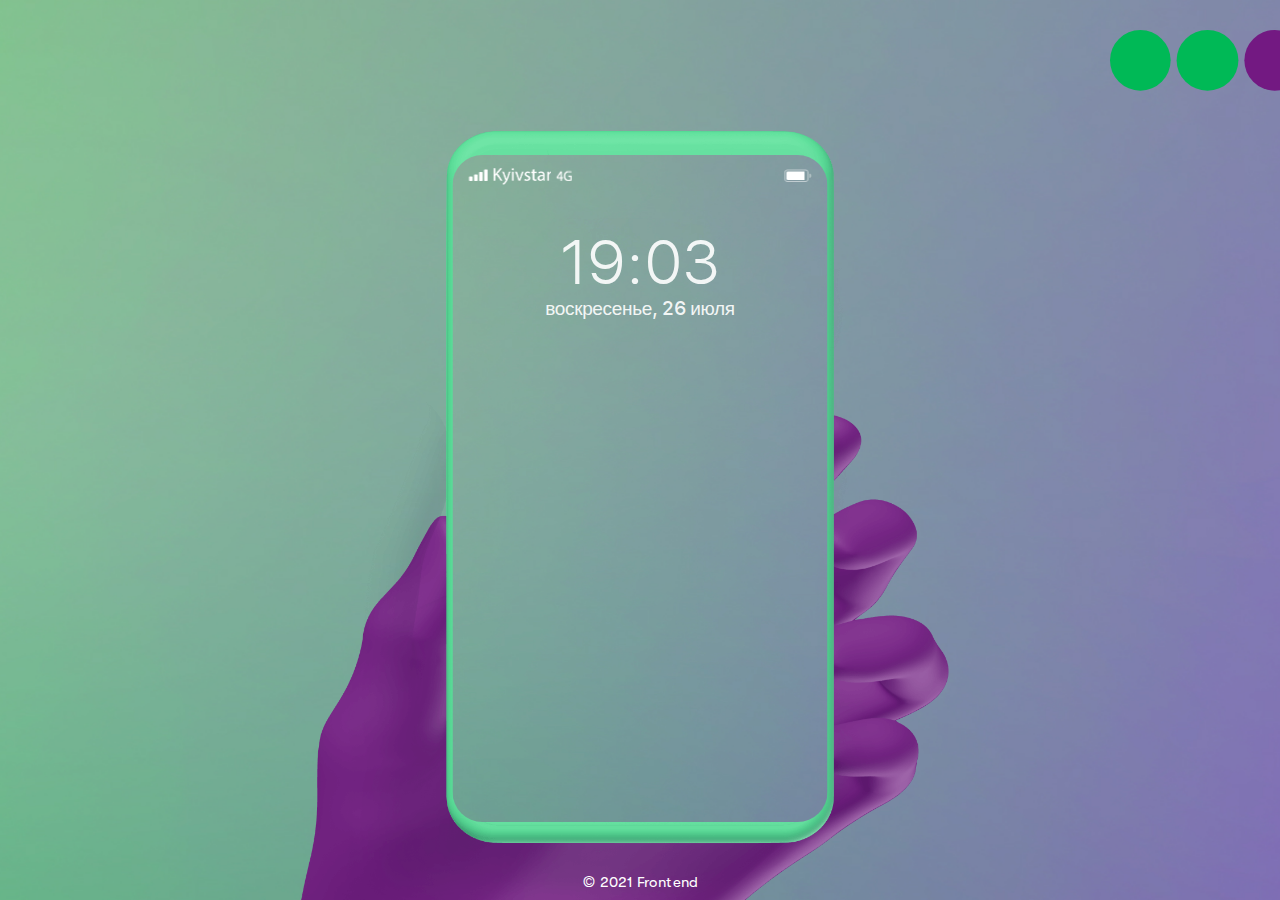
==== commit c6ce1cf1: "fix" ====
--- a/index.html
+++ b/index.html
@@ -53,11 +53,9 @@
 
 <div id="app" class="app app--home">
     <header class="header" role="banner">
-    <a href="/" class="header__logo">
-        LOGO
-    </a>
-    <img class="header__dec" src="static/img/logo2.svg" alt="">
-</header>
+        <div></div>
+        <img class="header__dec" src="static/img/logo2.svg" alt="">
+    </header>
 
     <div class="app-wrapper">
         <div class="app-content">
@@ -70,7 +68,7 @@
             <div class="main-page__holder">
                 <div class="main-page__top">
                     <div class="main-page__header">
-                        <img class="main-page__header-img" src="static/img/status-bar.svg" alt="">
+                        <img class="main-page__header-img" src="static/img/status-bar.png" alt="">
                     </div>
                     <div class="main-page__datetime text-accent">
                         <span class="main-page__datetime-time main-page__datetime-text">9:41</span>
